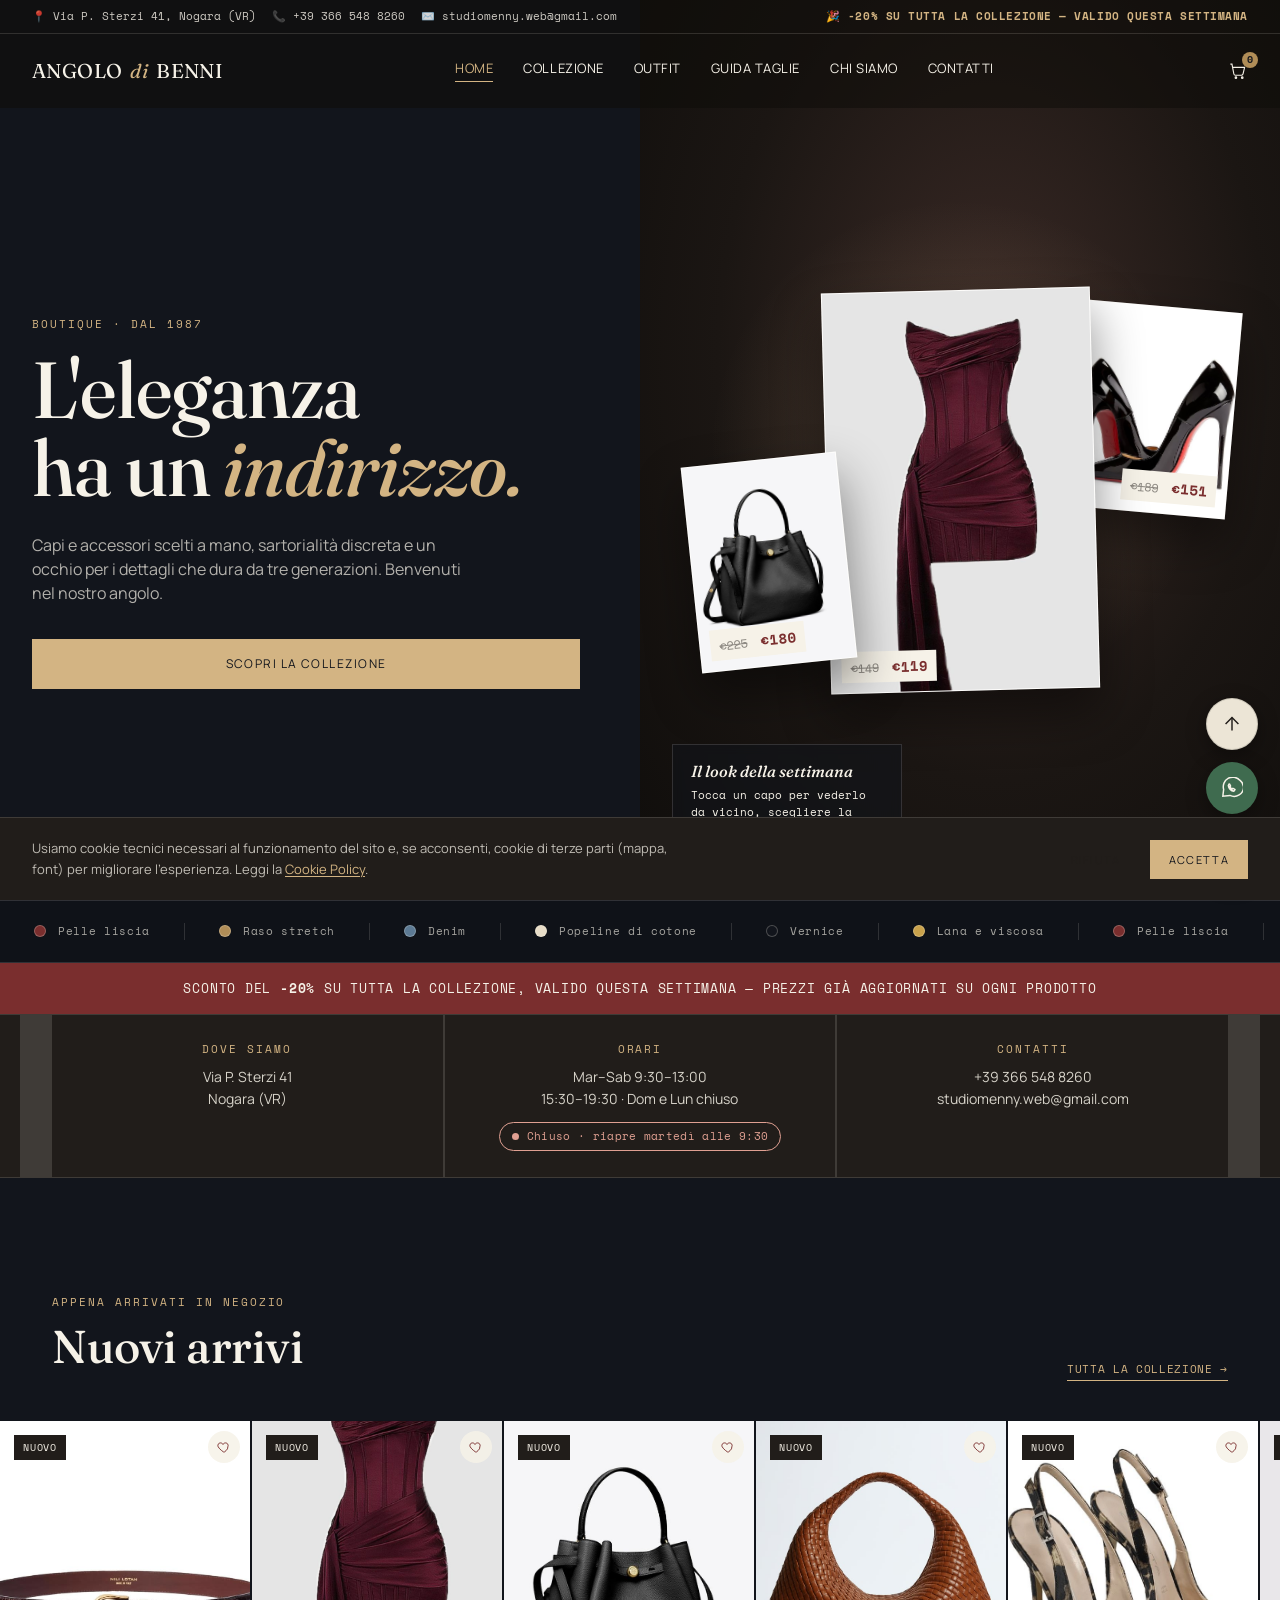
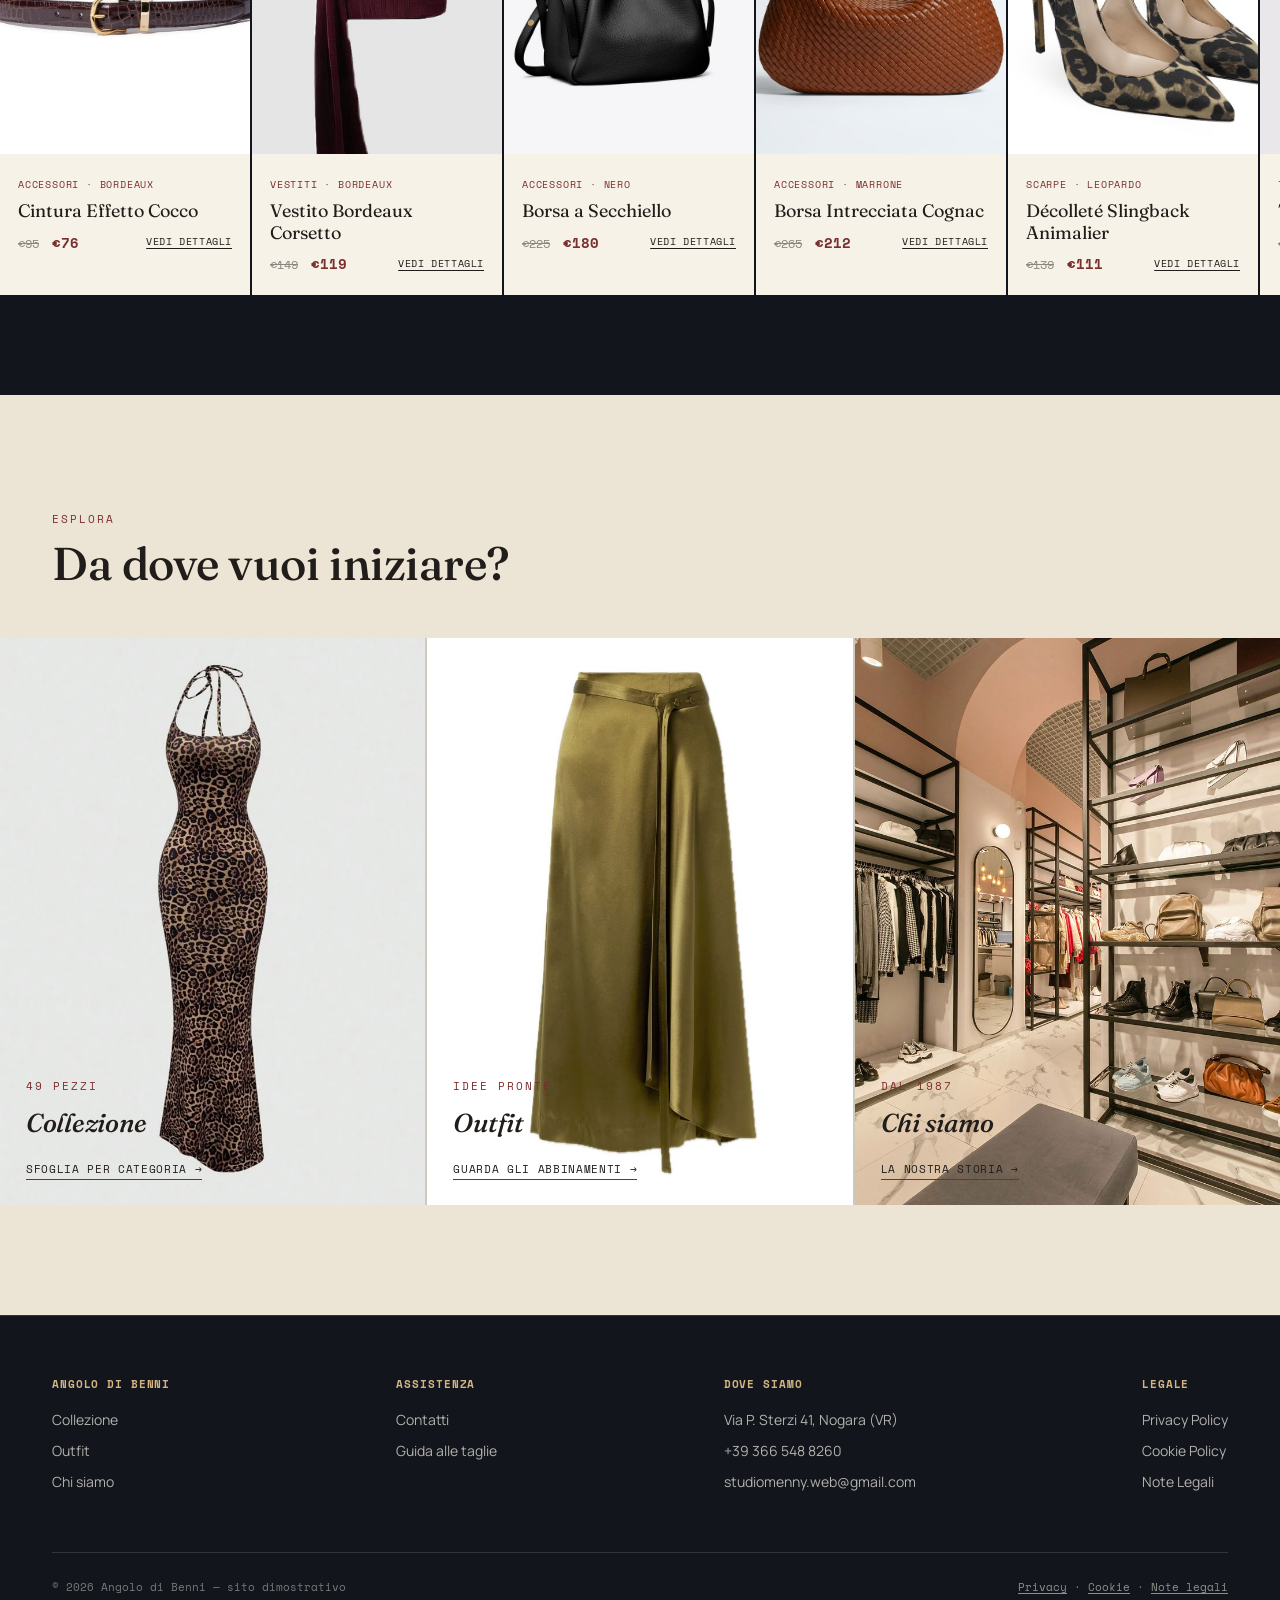
==== index.html @ 1b89b219 "Add files via upload" ====
<!DOCTYPE html>
<html lang="it">
<head>
<meta charset="UTF-8">
<meta name="viewport" content="width=device-width, initial-scale=1.0">
<title>Angolo di Benni — Boutique</title>
<meta name="description" content="Angolo di Benni — boutique di abbigliamento e accessori a Nogara (VR). Collezione, outfit e guida alle taglie: scopri i nostri pezzi selezionati.">
<link rel="icon" type="image/svg+xml" href="data:image/svg+xml,%3Csvg xmlns='http://www.w3.org/2000/svg' viewBox='0 0 100 100'%3E%3Ccircle cx='50' cy='50' r='50' fill='%2312151c'/%3E%3Ctext x='50' y='69' font-family='Georgia, serif' font-size='60' font-style='italic' fill='%23d3b483' text-anchor='middle'%3EB%3C/text%3E%3C/svg%3E">
<meta property="og:type" content="website">
<meta property="og:site_name" content="Angolo di Benni">
<meta property="og:title" content="Angolo di Benni — Boutique">
<meta property="og:description" content="Angolo di Benni — boutique di abbigliamento e accessori a Nogara (VR). Collezione, outfit e guida alle taglie: scopri i nostri pezzi selezionati.">
<meta property="og:image" content="https://menny28.github.io/Angolo-di-Benni/images/vestito_bordeaux_.jpg">
<meta property="og:url" content="https://menny28.github.io/Angolo-di-Benni/index.html">
<meta name="twitter:card" content="summary_large_image">
<meta name="twitter:title" content="Angolo di Benni — Boutique">
<meta name="twitter:description" content="Angolo di Benni — boutique di abbigliamento e accessori a Nogara (VR). Collezione, outfit e guida alle taglie: scopri i nostri pezzi selezionati.">
<meta name="twitter:image" content="https://menny28.github.io/Angolo-di-Benni/images/vestito_bordeaux_.jpg">
<link rel="preconnect" href="https://fonts.googleapis.com">
<link href="https://fonts.googleapis.com/css2?family=Fraunces:ital,opsz,wght@0,9..144,300;0,9..144,500;0,9..144,600;1,9..144,400&family=Manrope:wght@400;500;600;700&family=Space+Mono:wght@400;700&display=swap" rel="stylesheet">
<link rel="stylesheet" href="style.css">
</head>
<body>
<header id="siteHeader">
  <div class="topbar">
    <div class="topbar-contacts">
      <span>📍 Via P. Sterzi 41, Nogara (VR)</span>
      <a href="tel:+393665488260">📞 +39 366 548 8260</a>
      <a href="mailto:studiomenny.web@gmail.com">✉️ studiomenny.web@gmail.com</a>
    </div>
    <div class="topbar-promo" id="topbarPromo"></div>
  </div>
  <div class="header-main">
    <a href="index.html" class="logo">ANGOLO <em>di</em> BENNI</a>
    <nav class="main-nav">
      <a href="index.html">Home</a>
      <a href="collezione.html">Collezione</a>
      <a href="outfit.html">Outfit</a>
      <a href="collezione.html#taglie">Guida taglie</a>
      <a href="chi-siamo.html">Chi Siamo</a>
      <a href="contatti.html">Contatti</a>
    </nav>
    <div class="header-actions">
      <button class="icon-btn" id="cartOpen" aria-label="Apri la tua richiesta">
        <svg viewBox="0 0 24 24"><path d="M3 4h2l2.4 12.4a2 2 0 0 0 2 1.6h7.6a2 2 0 0 0 2-1.6L21 8H6"/><circle cx="10" cy="21" r="1"/><circle cx="18" cy="21" r="1"/></svg>
        <span class="cart-count" id="cartCount">0</span>
      </button>
      <button class="burger" id="burgerBtn" aria-label="Apri menu"><span></span><span></span><span></span></button>
    </div>
  </div>
</header>

<div class="mobile-nav" id="mobileNav">
  <div class="mobile-close" id="mobileClose">&times;</div>
  <a href="index.html">Home</a>
  <a href="collezione.html">Collezione</a>
  <a href="outfit.html">Outfit</a>
  <a href="collezione.html#taglie">Guida taglie</a>
  <a href="chi-siamo.html">Chi Siamo</a>
  <a href="contatti.html">Contatti</a>
</div>

<section class="hero">
  <div class="hero-text">
    <span class="eyebrow">Boutique &middot; dal 1987</span>
    <h1>L'eleganza<br>ha un <span class="it">indirizzo.</span></h1>
    <p>Capi e accessori scelti a mano, sartorialità discreta e un occhio per i dettagli che dura da tre generazioni. Benvenuti nel nostro angolo.</p>
    <a href="collezione.html" class="btn btn-solid">Scopri la collezione</a>
  </div>
  <div class="hero-visual hero-stage">
    <div class="stage-glow"></div>
    <div class="stage-inner">
      <button class="stage-card stage-main" data-id="vestito-bordeaux" aria-label="Vestito Bordeaux Corsetto">
        <img src="images/vestito_bordeaux_.jpg" alt="Vestito bordeaux con corpetto">
        <span class="stage-price" data-price-for="vestito-bordeaux"></span>
      </button>
      <button class="stage-card stage-side stage-a" data-id="tacchi-spillo" aria-label="Décolleté tacco a spillo">
        <img src="images/tacchi_suola_rossa.jpg" alt="Décolleté tacco a spillo">
        <span class="stage-price" data-price-for="tacchi-spillo"></span>
      </button>
      <button class="stage-card stage-side stage-b" data-id="borsa-secchiello-nera" aria-label="Borsa a secchiello nera">
        <img src="images/borsa_secchiello_nera.jpg" alt="Borsa a secchiello nera">
        <span class="stage-price" data-price-for="borsa-secchiello-nera"></span>
      </button>
    </div>
    <div class="hero-tag">
      <b>Il look della settimana</b>
      Tocca un capo per vederlo da vicino, scegliere la taglia e chiederne la disponibilità.
    </div>
  </div>
</section>

<div class="rail"><div class="rail-track" id="railTrack"></div></div>

<div class="promo-banner" id="promoBanner"></div>

<div class="quick-info">
  <div class="wrap">
    <div class="quick-info-item reveal">
      <span class="eyebrow">Dove siamo</span>
      <p>Via P. Sterzi 41<br>Nogara (VR)</p>
    </div>
    <div class="quick-info-item reveal">
      <span class="eyebrow">Orari</span>
      <p>Mar–Sab 9:30–13:00<br>15:30–19:30 &middot; Dom e Lun chiuso</p>
      <span class="open-status" data-open-status></span>
    </div>
    <div class="quick-info-item reveal">
      <span class="eyebrow">Contatti</span>
      <p>+39 366 548 8260<br>studiomenny.web@gmail.com</p>
    </div>
  </div>
</div>

<section class="new-arrivals">
  <div class="wrap">
    <div class="section-head">
      <div>
        <span class="eyebrow">Appena arrivati in negozio</span>
        <h2>Nuovi arrivi</h2>
      </div>
      <a href="collezione.html" class="see-all">Tutta la collezione &rarr;</a>
    </div>
  </div>
  <div class="arrivals-strip reveal" id="arrivalsStrip"></div>
</section>

<section class="light">
  <div class="wrap">
    <div class="section-head">
      <div>
        <span class="eyebrow">Esplora</span>
        <h2>Da dove vuoi iniziare?</h2>
      </div>
    </div>
  </div>
  <div class="section-links">
    <a class="section-link-card reveal" href="collezione.html">
      <img src="images/vestito_leopardato_lungo.jpg" alt="Collezione">
      <div class="section-link-inner">
        <span class="eyebrow">49 pezzi</span>
        <h3>Collezione</h3>
        <span class="go">Sfoglia per categoria &rarr;</span>
      </div>
    </a>
    <a class="section-link-card reveal" href="outfit.html">
      <img src="images/gonna_raso_verde.jpg" alt="Outfit">
      <div class="section-link-inner">
        <span class="eyebrow">Idee pronte</span>
        <h3>Outfit</h3>
        <span class="go">Guarda gli abbinamenti &rarr;</span>
      </div>
    </a>
    <a class="section-link-card reveal" href="chi-siamo.html">
      <img src="images/Fashionista.jpg" alt="Chi siamo">
      <div class="section-link-inner">
        <span class="eyebrow">Dal 1987</span>
        <h3>Chi siamo</h3>
        <span class="go">La nostra storia &rarr;</span>
      </div>
    </a>
  </div>
</section>
<footer>
  <div class="wrap">
    <div class="foot-top">
      <div class="foot-col">
        <h4>Angolo di Benni</h4>
        <a href="collezione.html">Collezione</a>
        <a href="outfit.html">Outfit</a>
        <a href="chi-siamo.html">Chi siamo</a>
      </div>
      <div class="foot-col">
        <h4>Assistenza</h4>
        <a href="contatti.html">Contatti</a>
        <a href="collezione.html#taglie">Guida alle taglie</a>
      </div>
      <div class="foot-col">
        <h4>Dove siamo</h4>
        <span>Via P. Sterzi 41, Nogara (VR)</span>
        <span>+39 366 548 8260</span>
        <span>studiomenny.web@gmail.com</span>
      </div>
      <div class="foot-col">
        <h4>Legale</h4>
        <a href="privacy.html">Privacy Policy</a>
        <a href="cookie.html">Cookie Policy</a>
        <a href="note-legali.html">Note Legali</a>
      </div>
    </div>
    <div class="foot-bottom">
      <span>&copy; 2026 Angolo di Benni — sito dimostrativo</span>
      <span class="foot-legal-links"><a href="privacy.html">Privacy</a> &middot; <a href="cookie.html">Cookie</a> &middot; <a href="note-legali.html">Note legali</a></span>
    </div>
  </div>
</footer>
<div class="float-contact">
  <button class="float-btn top-btn" id="backToTop" aria-label="Torna su">
    <span class="float-tip">Torna su</span>
    <svg viewBox="0 0 24 24"><path d="M12 19V5"/><path d="M5 12l7-7 7 7"/></svg>
  </button>
  <a class="float-btn wa" id="waFloat" href="#" target="_blank" rel="noopener" aria-label="WhatsApp">
    <span class="float-tip">Scrivici su WhatsApp</span>
    <svg viewBox="0 0 24 24"><path d="M20.5 3.5a10.4 10.4 0 0 0-17.6 10L2 21l7.7-.9a10.4 10.4 0 0 0 15-9.3 10.3 10.3 0 0 0-4.2-7.3z"/><path d="M8 9.5c.3 3 3 5.7 6 6l1.2-1.5c.2-.2.1-.5-.1-.6l-2-1c-.2-.1-.4 0-.5.2l-.4.6c-1.1-.6-2-1.5-2.6-2.6l.6-.4c.2-.1.3-.3.2-.5l-1-2c-.1-.2-.4-.3-.6-.1z"/></svg>
  </a>
  <a class="float-btn call" href="tel:+393665488260" aria-label="Chiama">
    <span class="float-tip">Chiama il negozio</span>
    <svg viewBox="0 0 24 24"><path d="M22 16.9v3a2 2 0 0 1-2.2 2 19.8 19.8 0 0 1-8.6-3 19.5 19.5 0 0 1-6-6 19.8 19.8 0 0 1-3-8.7A2 2 0 0 1 4.1 2h3a2 2 0 0 1 2 1.7c.1 1 .3 2 .6 2.9a2 2 0 0 1-.5 2.1L8 9.9a16 16 0 0 0 6 6l1.2-1.2a2 2 0 0 1 2.1-.5c.9.3 1.9.5 2.9.6a2 2 0 0 1 1.8 2.1z"/></svg>
  </a>
</div>
<div class="overlay" id="overlay"></div>
<aside class="cart-drawer" id="cartDrawer">
  <div class="cart-head">
    <h3>La tua richiesta</h3>
    <button id="cartClose" style="font-family:var(--display); font-size:24px;">&times;</button>
  </div>
  <div class="cart-note">
    Qui non si compra online: raccogli i pezzi che ti interessano con la taglia, poi invia la richiesta via email o WhatsApp. Ti risponderemo dicendoti se sono disponibili e quando puoi passare in negozio per vederli, provarli e pagarli.
  </div>
  <div class="cart-items" id="cartItems"><p class="cart-empty">Non hai ancora scelto nessun pezzo.</p></div>
  <div class="field" style="margin-top:20px;"><label>Il tuo nome</label><input type="text" id="rName"></div>
  <div class="send-row">
    <a class="btn btn-wa" id="sendWa" href="#">Invia richiesta su WhatsApp</a>
    <a class="btn btn-ghost-dark" id="sendMail" href="#">Invia richiesta via email</a>
  </div>
</aside>
<div class="modal" id="productModal">
  <div class="modal-inner">
    <div class="modal-close" id="modalClose">&times;</div>
    <img class="modal-img" id="modalImg" src="" alt="">
    <div class="modal-body">
      <div class="modal-top">
        <span class="eyebrow" id="modalCat"></span>
        <button class="modal-wish" id="modalWish" aria-label="Aggiungi ai preferiti"><svg viewBox="0 0 24 24"><path d="M12 21s-7.5-4.6-10-9.3C.5 8.4 2.4 5 6 5c2 0 3.5 1.1 4.3 2.6C11.1 6.1 12.6 5 14.6 5c3.6 0 5.5 3.4 4 6.7C19.5 16.4 12 21 12 21z"/></svg></button>
      </div>
      <h3 id="modalName"></h3>
      <div class="modal-price" id="modalPrice"></div>
      <div class="modal-tags" id="modalTags"></div>
      <p class="modal-desc" id="modalDesc"></p>
      <div class="modal-spec"><b>Materiale</b><span id="modalMaterial"></span></div>
      <div class="modal-spec"><b>Vestibilità</b><span id="modalFit"></span></div>
      <a href="collezione.html#taglie" class="size-guide-link">Consulta la guida alle taglie &rarr;</a>
      <div class="size-advisor" id="sizeAdvisor">
        <button class="advisor-toggle" id="advisorToggle" type="button">📏 Non sai la taglia? Trovala in 10 secondi</button>
        <div class="advisor-body" id="advisorBody">
          <label class="advisor-label" for="advisorInput" id="advisorLabel"></label>
          <div class="advisor-row">
            <input type="number" id="advisorInput" inputmode="decimal" step="0.5">
            <span class="advisor-unit">cm</span>
            <button class="btn btn-ghost-dark btn-sm" id="advisorGo" type="button">Trova</button>
          </div>
          <p class="advisor-result" id="advisorResult"></p>
        </div>
      </div>
      <div class="modal-sizes" id="modalSizes"></div>
      <button class="btn btn-ghost-dark" id="modalAdd" style="width:100%;">Aggiungi alla richiesta</button>
      <button class="modal-share" id="modalShare" type="button">Invia questo capo a un'amica su WhatsApp &rarr;</button>
    </div>
  </div>
</div>
<div class="toast" id="toast"></div>
<div class="cookie-banner" id="cookieBanner">
  <div class="cookie-text">
    Usiamo cookie tecnici necessari al funzionamento del sito e, se acconsenti, cookie di terze parti (mappa, font) per migliorare l'esperienza. Leggi la <a href="cookie.html">Cookie Policy</a>.
  </div>
  <div class="cookie-actions">
    <button class="btn btn-ghost-dark btn-sm" id="cookieDecline">Rifiuta</button>
    <button class="btn btn-solid btn-sm" id="cookieAccept">Accetta</button>
  </div>
</div>
<script src="script.js"></script>
</body>
</html>
---- style.css ----
:root{
    --ink:#12151c;
    --bone:#ece5d6;
    --ivory:#f6f2e8;
    --charcoal:#211d1a;
    --brass:#b08d57;
    --brass-light:#d3b483;
    --wine:#7a2e2e;
    --whatsapp:#3f6b4f;
    --line: rgba(246,242,232,0.14);
    --line-dark: rgba(33,29,26,0.14);
    --display: 'Fraunces', serif;
    --body: 'Manrope', sans-serif;
    --mono: 'Space Mono', monospace;
    --ease: cubic-bezier(.22,.61,.36,1);
  }
  *{box-sizing:border-box; margin:0; padding:0;}
  html{scroll-behavior:smooth;}
  body{background:var(--ink); color:var(--ivory); font-family:var(--body); line-height:1.5; overflow-x:hidden;}
  a{color:inherit; text-decoration:none;}
  img,svg{display:block; max-width:100%;}
  button{font-family:inherit; cursor:pointer; border:none; background:none; color:inherit;}
  input, textarea, select{font-family:inherit;}
  ::selection{background:var(--brass); color:var(--ink);}

  .wrap{max-width:1240px; margin:0 auto; padding:0 32px;}
  @media (max-width:640px){ .wrap{padding:0 20px;} }

  .eyebrow{font-family:var(--mono); font-size:11px; letter-spacing:.18em; text-transform:uppercase; color:var(--brass-light);}
  h1,h2,h3{font-family:var(--display); font-weight:500; letter-spacing:-0.01em;}

  /* ---------- HEADER ---------- */
  header{
    position:fixed; top:0; left:0; right:0; z-index:100;
    display:block;
    transition:background .4s var(--ease), border-color .4s var(--ease);
    border-bottom:1px solid transparent;
  }
  header.scrolled{ background:rgba(18,21,28,0.92); backdrop-filter:blur(10px); border-bottom:1px solid var(--line); }
  .topbar{
    display:flex; align-items:center; justify-content:space-between; gap:14px; flex-wrap:wrap;
    padding:8px 32px; font-family:var(--mono); font-size:11px; color:rgba(246,242,232,.82);
    background:rgba(15,13,10,.55); border-bottom:1px solid var(--line);
    max-height:240px; overflow:hidden; opacity:1;
    transition:max-height .4s var(--ease), opacity .3s var(--ease), padding .4s var(--ease), border-color .4s var(--ease);
  }
  header.scrolled .topbar{ max-height:0; padding-top:0; padding-bottom:0; opacity:0; border-bottom-color:transparent; }
  .topbar-contacts{display:flex; align-items:center; gap:16px; flex-wrap:wrap;}
  .topbar-contacts a{display:inline-flex; align-items:center; gap:5px; white-space:nowrap;}
  .topbar-contacts a:hover{color:var(--brass-light);}
  .topbar-promo{font-weight:700; letter-spacing:.05em; text-transform:uppercase; color:var(--brass-light);}
  @media (max-width:760px){
    .topbar{ font-size:10px; padding:8px 16px; gap:6px; flex-direction:column; align-items:center; text-align:center; max-height:240px; }
    .topbar-contacts{ flex-direction:column; gap:4px; }
    .topbar-contacts span{ white-space:normal; }
    .topbar-promo{ white-space:normal; }
  }
  .header-main{
    display:flex; align-items:center; justify-content:space-between;
    padding:22px 32px;
    background:rgba(15,13,10,.55);
    transition:padding .4s var(--ease), background .4s var(--ease);
  }
  header.scrolled .header-main{ padding:12px 32px; background:rgba(18,21,28,0.92); }
  .logo{ font-family:var(--display); font-size:20px; letter-spacing:.02em; display:flex; align-items:baseline; gap:8px; }
  .logo em{font-style:italic; color:var(--brass-light);}
  nav.main-nav{display:flex; gap:30px;}
  nav.main-nav a{ font-size:13px; letter-spacing:.04em; text-transform:uppercase; position:relative; padding-bottom:4px; }
  nav.main-nav a::after{ content:''; position:absolute; left:0; bottom:0; width:0; height:1px; background:var(--brass-light); transition:width .3s var(--ease); }
  nav.main-nav a:hover::after{width:100%;}
  .header-actions{display:flex; align-items:center; gap:22px;}
  .icon-btn{position:relative; width:22px; height:22px; display:flex; align-items:center; justify-content:center;}
  .icon-btn svg{width:19px; height:19px; stroke:var(--ivory); fill:none; stroke-width:1.4;}
  .cart-count{ position:absolute; top:-8px; right:-10px; background:var(--brass); color:var(--ink); font-family:var(--mono); font-size:10px; font-weight:700; width:16px; height:16px; border-radius:50%; display:flex; align-items:center; justify-content:center; }
  .burger{display:none; flex-direction:column; gap:5px; width:24px;}
  .burger span{height:1px; background:var(--ivory); width:100%;}
  @media (max-width:900px){ nav.main-nav{display:none;} .burger{display:flex;} }

  .mobile-nav{ position:fixed; inset:0; background:var(--ink); z-index:150; display:flex; flex-direction:column; justify-content:center; align-items:center; gap:26px; transform:translateY(-100%); transition:transform .5s var(--ease); }
  .mobile-nav.open{transform:translateY(0);}
  .mobile-nav a{font-family:var(--display); font-size:26px;}
  .mobile-close{position:absolute; top:26px; right:32px; font-size:28px; font-family:var(--display);}

  /* ---------- HERO ---------- */
  .hero{min-height:100vh; display:flex; align-items:stretch;}
  .hero-text{flex:1; display:flex; flex-direction:column; justify-content:center; padding:185px 60px 80px 32px; max-width:640px;}
  .hero-text h1{font-size:clamp(42px,6.2vw,84px); line-height:.98; margin:18px 0 26px;}
  .hero-text h1 .it{font-style:italic; color:var(--brass-light);}
  .hero-text p{font-size:16px; color:rgba(246,242,232,.7); max-width:440px; margin-bottom:34px;}
  .btn{ display:inline-flex; align-items:center; justify-content:center; gap:10px; font-size:12px; letter-spacing:.12em; text-transform:uppercase; padding:15px 28px; border:1px solid var(--brass-light); transition:background .35s var(--ease), color .35s var(--ease); }
  .btn:hover{background:var(--brass-light); color:var(--ink);}
  .btn-solid{background:var(--brass-light); color:var(--ink); border-color:var(--brass-light);}
  .btn-solid:hover{background:transparent; color:var(--ivory);}
  .btn-ghost-dark{border-color:var(--charcoal); color:var(--charcoal);}
  .btn-ghost-dark:hover{background:var(--charcoal); color:var(--ivory);}
  .btn-wa{background:var(--whatsapp); border-color:var(--whatsapp); color:var(--ivory);}
  .btn-wa:hover{opacity:.85; background:var(--whatsapp); color:var(--ivory);}
  .btn-sm{padding:11px 18px; font-size:11px;}

  .hero-visual{ flex:1; position:relative; overflow:hidden; background:#171310; display:flex; align-items:flex-end; }
  .hero-visual img{ position:absolute; inset:0; width:100%; height:100%; object-fit:cover; object-position:top center; }
  .hero-visual::before{ content:''; position:absolute; inset:0; z-index:1; background:linear-gradient(0deg, rgba(15,13,10,.85) 0%, rgba(15,13,10,.15) 45%, rgba(15,13,10,.35) 100%); }
  .hero-tag{ position:relative; z-index:2; margin:36px; padding:14px 18px; background:rgba(18,21,28,.55); backdrop-filter:blur(6px); border:1px solid var(--line); font-family:var(--mono); font-size:11px; max-width:230px; }
  .hero-tag b{display:block; font-family:var(--display); font-size:16px; font-weight:500; margin-bottom:4px; font-style:italic;}
  @media (max-width:860px){ .hero{flex-direction:column;} .hero-text{padding:190px 24px 50px; max-width:none;} .hero-visual{min-height:340px;} }

  /* ---------- SWATCH RAIL ---------- */
  .rail{border-top:1px solid var(--line); border-bottom:1px solid var(--line); overflow:hidden; padding:22px 0; background:#0f1218;}
  .promo-banner{
    background:var(--wine); color:var(--ivory); text-align:center;
    padding:16px 20px; font-family:var(--mono); font-size:13px; letter-spacing:.06em; text-transform:uppercase;
  }
  .promo-banner b{font-weight:700;}
  @media (max-width:640px){ .promo-banner{font-size:11px; padding:13px 16px;} }
  .rail-track{display:flex; width:max-content; animation:scroll-rail 34s linear infinite;}
  .rail:hover .rail-track{animation-play-state:paused;}
  @keyframes scroll-rail{ from{transform:translateX(0);} to{transform:translateX(-50%);} }
  .swatch{ display:flex; align-items:center; gap:12px; padding:0 34px; border-right:1px solid var(--line); font-family:var(--mono); font-size:11px; letter-spacing:.06em; white-space:nowrap; color:rgba(246,242,232,.65); }
  .swatch-dot{width:12px; height:12px; border-radius:50%; flex:none; border:1px solid rgba(246,242,232,.25);}

  /* ---------- SECTION generic ---------- */
  section{padding:110px 0;}

  /* ---------- SCROLL REVEAL (sicuro: mai su intere sezioni o sull'header) ---------- */
  .reveal{opacity:0; transform:translateY(20px); transition:opacity .7s var(--ease), transform .7s var(--ease);}
  .reveal.in{opacity:1; transform:translateY(0);}
  @media (prefers-reduced-motion: reduce){ .reveal{opacity:1; transform:none; transition:none;} }
  .section-head{display:flex; justify-content:space-between; align-items:flex-end; margin-bottom:40px; gap:24px; flex-wrap:wrap;}
  .section-head h2{font-size:clamp(30px,4vw,46px);}
  .section-sub{max-width:460px; font-size:14px; color:rgba(246,242,232,.6); margin-top:-24px; margin-bottom:44px;}
  .light{background:var(--bone); color:var(--charcoal);}
  .light .eyebrow{color:var(--wine);}
  .light .section-sub{color:rgba(33,29,26,.62);}

  /* ---------- FILTERS ---------- */
  .filter-block{margin-bottom:8px;}
  .filter-label{font-family:var(--mono); font-size:10px; letter-spacing:.1em; text-transform:uppercase; color:var(--wine); margin-bottom:10px; display:block;}
  .filters{display:flex; gap:10px; flex-wrap:wrap; margin-bottom:22px;}
  .filter-btn{ font-family:var(--mono); font-size:11px; letter-spacing:.06em; text-transform:uppercase; padding:9px 16px; border:1px solid var(--line-dark); color:var(--charcoal); transition:all .3s var(--ease); }
  .filter-btn.active, .filter-btn:hover{background:var(--charcoal); color:var(--bone); border-color:var(--charcoal);}
  .color-filters{display:flex; gap:12px; flex-wrap:wrap; align-items:center; margin-bottom:30px;}
  .color-dot{ width:26px; height:26px; border-radius:50%; border:2px solid transparent; cursor:pointer; position:relative; transition:border-color .25s var(--ease); }
  .color-dot.active, .color-dot:hover{border-color:var(--wine);}
  .color-dot[data-color="tutti"]{ background:conic-gradient(from 0deg, #7a2e2e, #b08d57, #1c2b45, #12151c, #f6f2e8, #7a2e2e); }

  /* ---------- CATEGORY ACCORDION ---------- */
  .cat-accordion{display:flex; flex-direction:column; gap:2px; background:var(--line-dark);}
  .cat-tile{background:var(--ivory);}
  .cat-head{
    display:flex; align-items:center; gap:20px; padding:18px 22px; cursor:pointer;
    transition:background .25s var(--ease);
  }
  .cat-head:hover{background:rgba(122,46,46,.05);}
  .cat-cover{width:64px; height:80px; object-fit:cover; background:#fff; flex:none;}
  .cat-head-text{flex:1; display:flex; align-items:baseline; gap:14px; flex-wrap:wrap;}
  .cat-name{font-family:var(--display); font-size:22px; font-style:italic;}
  .cat-count{font-family:var(--mono); font-size:11px; color:rgba(33,29,26,.55); letter-spacing:.04em;}
  .cat-chevron{ font-family:var(--display); font-size:26px; color:var(--wine); transition:transform .35s var(--ease); flex:none; line-height:1; }
  .cat-tile.open .cat-chevron{transform:rotate(45deg);}
  .cat-body{ max-height:0; overflow:hidden; transition:max-height .5s var(--ease); }
  .cat-tile.open .cat-body{max-height:6000px;}
  .cat-body-inner{padding:0 22px 26px;}
  .cat-color-filters{display:flex; gap:10px; flex-wrap:wrap; align-items:center; margin-bottom:18px;}

  /* ---------- PRODUCT GRID ---------- */
  .product-grid{display:grid; grid-template-columns:repeat(4,1fr); gap:2px; background:var(--line-dark);}
  @media (max-width:940px){ .product-grid{grid-template-columns:repeat(2,1fr);} }
  .product-card{ background:var(--ivory); color:var(--charcoal); position:relative; overflow:hidden; cursor:pointer; }
  .product-card[hidden]{display:none;}
  .p-image{aspect-ratio:3/4; position:relative; overflow:hidden; background:#fff;}
  .p-image img{width:100%; height:100%; object-fit:cover; transition:transform .5s var(--ease);}
  .product-card:hover .p-image img{transform:scale(1.05);}
  .p-badge{ position:absolute; top:14px; left:14px; z-index:2; font-family:var(--mono); font-size:10px; letter-spacing:.08em; text-transform:uppercase; background:var(--charcoal); color:var(--ivory); padding:5px 9px; }
  .wish-btn{ position:absolute; top:10px; right:10px; z-index:2; width:32px; height:32px; border-radius:50%; background:rgba(246,242,232,.85); display:flex; align-items:center; justify-content:center; }
  .wish-btn svg{width:14px; height:14px; stroke:var(--wine); fill:none; stroke-width:1.6;}
  .wish-btn.active svg{fill:var(--wine);}
  .p-info{padding:16px 18px 20px;}
  .p-cat{font-family:var(--mono); font-size:10px; letter-spacing:.08em; text-transform:uppercase; color:var(--wine);}
  .p-name{font-family:var(--display); font-size:18px; margin:6px 0 8px; line-height:1.2;}
  .p-row{display:flex; justify-content:space-between; align-items:center;}
  .p-price{font-family:var(--mono); font-size:14px;}
  .price-old{opacity:.5; text-decoration:line-through; font-size:.85em; margin-right:4px;}
  .price-new{color:var(--wine); font-weight:700;}
  .cart-total-row{font-family:var(--mono); font-size:13px; border-top:1px solid var(--line-dark); margin-top:6px; padding-top:12px; display:flex; align-items:center; gap:8px; flex-wrap:wrap;}
  .promo-tag{font-size:10px; letter-spacing:.04em; text-transform:uppercase; background:var(--wine); color:var(--ivory); padding:3px 7px;}
  .p-view{font-family:var(--mono); font-size:10px; letter-spacing:.06em; text-transform:uppercase; text-decoration:underline; text-underline-offset:3px;}

  /* ---------- OUTFIT ---------- */
  .outfit-grid{display:grid; grid-template-columns:repeat(auto-fit,minmax(260px,1fr)); gap:2px; background:var(--line-dark);}
  .outfit-card{background:var(--ivory); color:var(--charcoal); padding:22px;}
  .outfit-imgs{display:grid; grid-template-columns:repeat(3,1fr); gap:4px; margin-bottom:16px;}
  .outfit-imgs img{width:100%; aspect-ratio:1/1; object-fit:cover; background:#fff; cursor:pointer; transition:opacity .25s var(--ease);}
  .outfit-imgs img:hover{opacity:.8;}
  .outfit-name{font-family:var(--display); font-size:20px; font-style:italic; margin-bottom:6px;}
  .outfit-occasion{font-family:var(--mono); font-size:10px; letter-spacing:.08em; text-transform:uppercase; color:var(--wine); margin-bottom:10px;}
  .outfit-items{font-size:13px; color:rgba(33,29,26,.75); line-height:1.7; margin-bottom:14px;}
  .outfit-total{font-family:var(--mono); font-size:13px; border-top:1px solid var(--line-dark); padding-top:12px;}

  /* ---------- SIZE GUIDE ---------- */
  .guide-tabs{display:flex; gap:10px; flex-wrap:wrap; margin-bottom:26px;}
  .guide-table{width:100%; border-collapse:collapse; font-size:13px; display:none;}
  .guide-table.active{display:table;}
  .guide-table th, .guide-table td{ text-align:left; padding:11px 14px; border-bottom:1px solid var(--line-dark); color:var(--ivory); }
  .guide-table th{font-family:var(--mono); font-size:10px; letter-spacing:.06em; text-transform:uppercase; color:var(--brass-light);}
  .guide-note{font-size:12px; color:rgba(246,242,232,.55); margin-top:18px; max-width:520px;}

  /* ---------- STORY ---------- */
  .story{display:grid; grid-template-columns:1fr 1fr; gap:70px; align-items:center;}
  @media (max-width:840px){ .story{grid-template-columns:1fr;} }
  .story p{color:rgba(33,29,26,.72); margin-bottom:18px; max-width:460px;}
  .values{display:grid; grid-template-columns:repeat(2,1fr); gap:26px; margin-top:34px;}
  .value b{font-family:var(--display); font-style:italic; display:block; margin-bottom:6px; font-size:18px; color:var(--charcoal);}
  .value span{font-size:13px; color:rgba(33,29,26,.6);}
  .story-visual{aspect-ratio:4/5; position:relative; overflow:hidden; background:#171310;}
  .story-visual img{width:100%; height:100%; object-fit:cover;}
  .story-visual::before{content:''; position:absolute; inset:18px; border:1px solid rgba(246,242,232,.35); pointer-events:none;}

  /* ---------- REVIEWS ---------- */
  /* ---------- OUTFIT BUILDER ---------- */
  .builder-section{padding-bottom:80px;}
  .builder{display:grid; grid-template-columns:340px 1fr; gap:2px; background:var(--line-dark); margin-top:20px;}
  @media (max-width:900px){ .builder{grid-template-columns:1fr;} }

  .builder-board{
    background:
      radial-gradient(circle at 30% 20%, rgba(176,141,87,.06), transparent 55%),
      var(--ivory);
    padding:34px 24px; display:grid; grid-template-columns:1fr 1fr; grid-template-rows:auto auto auto; gap:16px; align-content:start; position:relative;
  }
  .board-slot{ grid-column:1 / span 2; display:flex; flex-direction:column; align-items:center; gap:8px; }
  .board-slot.small{ grid-column:1 / span 2; }
  .slot-label{font-family:var(--mono); font-size:10px; letter-spacing:.08em; text-transform:uppercase; color:var(--wine);}
  .slot-empty{
    width:100%; max-width:180px; aspect-ratio:3/4; border:1.5px dashed var(--line-dark);
    display:flex; align-items:center; justify-content:center; font-family:var(--display); font-size:30px; color:rgba(33,29,26,.25);
    transition:border-color .25s var(--ease);
  }
  .board-slot.small .slot-empty{aspect-ratio:1/1; max-width:110px;}
  .board-slot.filled .slot-empty{border-style:solid; border-color:var(--line-dark); padding:0; overflow:hidden; cursor:pointer; position:relative;}
  .board-slot.filled .slot-empty img{width:100%; height:100%; object-fit:cover;}
  .board-slot.filled .slot-remove{
    position:absolute; top:4px; right:4px; width:22px; height:22px; border-radius:50%;
    background:rgba(18,21,28,.75); color:var(--ivory); display:flex; align-items:center; justify-content:center;
    font-family:var(--display); font-size:14px; line-height:1; cursor:pointer; z-index:2;
  }
  .slot-name{font-family:var(--display); font-style:italic; font-size:12px; text-align:center; color:var(--charcoal); max-width:170px;}
  .slot-price{font-family:var(--mono); font-size:11px; color:var(--wine);}

  .builder-picker{background:var(--ivory); padding:30px 28px; min-width:0;}
  .picker-zone{margin-bottom:24px;}
  .picker-label{display:block; font-family:var(--mono); font-size:11px; letter-spacing:.04em; text-transform:uppercase; color:var(--charcoal); margin-bottom:10px;}
  .picker-label em{font-style:italic; text-transform:none; color:rgba(33,29,26,.5); font-family:var(--body); letter-spacing:0;}
  .picker-strip{display:flex; gap:8px; overflow-x:auto; padding-bottom:6px;}
  .pick-swatch{ flex:none; width:56px; height:70px; border:1.5px solid transparent; cursor:pointer; position:relative; background:#fff; }
  .pick-swatch img{width:100%; height:100%; object-fit:cover; display:block;}
  .pick-swatch.selected{border-color:var(--wine);}
  .pick-swatch.selected::after{content:'✓'; position:absolute; top:2px; right:2px; width:16px; height:16px; background:var(--wine); color:var(--ivory); font-size:10px; display:flex; align-items:center; justify-content:center;}

  .builder-summary{border-top:1px solid var(--line-dark); padding-top:20px; margin-top:10px; display:flex; align-items:center; gap:16px; flex-wrap:wrap;}
  .builder-total{font-family:var(--mono); font-size:14px; color:var(--charcoal); margin-right:auto;}
  .btn-clear{font-family:var(--mono); font-size:11px; letter-spacing:.04em; text-transform:uppercase; color:rgba(33,29,26,.5); text-decoration:underline; text-underline-offset:3px;}

  /* ---------- STATS STRIP ---------- */
  .stats-strip{background:var(--charcoal); border-top:1px solid var(--line); border-bottom:1px solid var(--line); padding:50px 0;}
  .stats-strip .wrap{display:grid; grid-template-columns:repeat(4,1fr); gap:30px; text-align:center;}
  .stat-item{display:flex; flex-direction:column; gap:6px;}
  .stat-num{font-family:var(--display); font-style:italic; font-size:clamp(32px,4vw,44px); color:var(--brass-light);}
  .stat-label{font-family:var(--mono); font-size:11px; letter-spacing:.04em; color:rgba(246,242,232,.6);}
  @media (max-width:760px){ .stats-strip .wrap{grid-template-columns:repeat(2,1fr); gap:26px;} }

  .reviews{position:relative; max-width:720px; margin:0 auto; text-align:center;}
  .review-slide{display:none;}
  .review-slide.active{display:block; animation:fade .5s var(--ease);}
  @keyframes fade{from{opacity:0; transform:translateY(8px);} to{opacity:1; transform:translateY(0);}}
  .stars{color:var(--brass-light); font-size:16px; letter-spacing:3px; margin-bottom:18px;}
  .review-slide blockquote{font-family:var(--display); font-size:clamp(20px,2.6vw,28px); font-style:italic; line-height:1.4; margin-bottom:20px;}
  .review-slide cite{font-family:var(--mono); font-size:11px; letter-spacing:.06em; text-transform:uppercase; color:rgba(246,242,232,.6); font-style:normal;}
  .review-dots{display:flex; justify-content:center; gap:10px; margin-top:34px;}
  .rdot{width:7px; height:7px; border-radius:50%; background:var(--line); transition:background .3s;}
  .rdot.active{background:var(--brass-light);}

  /* ---------- CONTACT ---------- */
  .contact-grid{display:grid; grid-template-columns:1fr 1fr; gap:60px;}
  @media (max-width:840px){ .contact-grid{grid-template-columns:1fr;} }
  .info-row{display:flex; gap:16px; padding:18px 0; border-bottom:1px solid var(--line-dark); align-items:center; flex-wrap:wrap;}
  .info-row b{font-family:var(--display); font-style:italic; min-width:110px; display:block;}
  .contact-cta{display:flex; gap:10px; margin-top:24px; flex-wrap:wrap;}
  .map-frame{width:100%; aspect-ratio:4/3; border:1px solid var(--line-dark); filter:grayscale(.15);}

  /* ---------- FLOATING CONTACT WIDGET ---------- */
  .float-contact{ position:fixed; right:22px; bottom:22px; z-index:250; display:flex; flex-direction:column; gap:12px; align-items:flex-end; }
  .float-btn{ width:52px; height:52px; border-radius:50%; display:flex; align-items:center; justify-content:center; box-shadow:0 6px 20px rgba(0,0,0,.35); position:relative; }
  .float-btn svg{width:22px; height:22px; stroke:var(--ivory); fill:none; stroke-width:1.6;}
  .float-btn.wa{background:var(--whatsapp);}
  .float-btn.call{background:var(--charcoal); border:1px solid var(--brass-light);}
  .float-btn.call svg{stroke:var(--brass-light);}
  .float-btn.top-btn{ background:var(--bone); border:1px solid var(--line-dark); opacity:0; pointer-events:none; transform:translateY(8px); transition:opacity .3s var(--ease), transform .3s var(--ease); }
  .float-btn.top-btn.show{opacity:1; pointer-events:auto; transform:translateY(0);}
  .float-btn.top-btn svg{stroke:var(--charcoal);}
  .float-tip{ position:absolute; right:64px; top:50%; transform:translateY(-50%); background:var(--charcoal); color:var(--ivory); font-family:var(--mono); font-size:11px; padding:7px 12px; white-space:nowrap; opacity:0; pointer-events:none; transition:opacity .25s; }
  .float-btn:hover .float-tip{opacity:1;}

  /* ---------- FOOTER ---------- */
  footer{background:var(--ink); padding:60px 0 30px; border-top:1px solid var(--line);}
  .foot-top{display:flex; justify-content:space-between; flex-wrap:wrap; gap:40px; margin-bottom:50px;}
  .foot-col h4{font-family:var(--mono); font-size:11px; letter-spacing:.08em; text-transform:uppercase; margin-bottom:16px; color:var(--brass-light);}
  .foot-col a, .foot-col span{display:block; font-size:14px; margin-bottom:10px; color:rgba(246,242,232,.7);}
  .foot-bottom{display:flex; justify-content:space-between; padding-top:26px; border-top:1px solid var(--line); font-family:var(--mono); font-size:11px; color:rgba(246,242,232,.45); flex-wrap:wrap; gap:10px;}
  .foot-bottom a{color:rgba(246,242,232,.55); text-decoration:underline; text-underline-offset:2px;}
  .foot-bottom a:hover{color:var(--brass-light);}

  /* ---------- OVERLAY / DRAWER / MODAL ---------- */
  .overlay{ position:fixed; inset:0; background:rgba(10,10,10,.6); z-index:200; opacity:0; pointer-events:none; transition:opacity .35s var(--ease); }
  .overlay.open{opacity:1; pointer-events:auto;}

  .cart-drawer{ position:fixed; top:0; right:0; bottom:0; width:400px; max-width:90vw; background:var(--bone); color:var(--charcoal); z-index:201; transform:translateX(100%); transition:transform .45s var(--ease); display:flex; flex-direction:column; padding:30px 26px; overflow-y:auto; }
  .cart-drawer.open{transform:translateX(0);}
  .cart-head{display:flex; justify-content:space-between; align-items:center; margin-bottom:18px;}
  .cart-head h3{font-family:var(--display); font-size:22px;}
  .cart-items{display:flex; flex-direction:column; gap:14px;}
  .cart-empty{font-size:13px; color:rgba(33,29,26,.55); text-align:center; margin:30px 0;}
  .cart-item{display:flex; justify-content:space-between; align-items:center; border-bottom:1px solid var(--line-dark); padding-bottom:12px; font-size:13px;}
  .cart-item .rm{font-family:var(--mono); font-size:11px; color:var(--wine); cursor:pointer;}
  .cart-note{font-size:12px; color:rgba(33,29,26,.65); line-height:1.6; margin:18px 0; padding:14px; background:rgba(122,46,46,.06); border-left:2px solid var(--wine);}
  .field{margin-bottom:16px;}
  .field label{display:block; font-family:var(--mono); font-size:10px; letter-spacing:.08em; text-transform:uppercase; margin-bottom:8px; color:var(--wine);}
  .field input, .field textarea, .field select{ width:100%; border:none; border-bottom:1px solid var(--line-dark); background:transparent; padding:10px 2px; font-size:14px; outline:none; color:var(--charcoal); }
  .send-row{display:flex; flex-direction:column; gap:10px; margin-top:6px;}

  .modal{ position:fixed; inset:0; z-index:210; display:flex; align-items:center; justify-content:center; opacity:0; pointer-events:none; transition:opacity .35s var(--ease); padding:24px; }
  .modal.open{opacity:1; pointer-events:auto;}
  .modal-inner{ width:100%; max-width:860px; max-height:88vh; overflow-y:auto; background:var(--ivory); color:var(--charcoal); display:grid; grid-template-columns:1fr 1fr; position:relative; }
  @media (max-width:700px){ .modal-inner{grid-template-columns:1fr;} }
  .modal-close{position:absolute; top:14px; right:18px; font-family:var(--display); font-size:26px; color:var(--charcoal); z-index:2;}
  .modal-img{width:100%; height:100%; min-height:320px; object-fit:cover; background:#fff;}
  .modal-body{padding:36px;}
  .modal-body .eyebrow{color:var(--wine);}
  .modal-body h3{font-size:26px; margin:10px 0 6px;}
  .modal-price{font-family:var(--mono); font-size:16px; margin-bottom:18px;}
  .modal-tags{display:flex; gap:8px; margin-bottom:18px; flex-wrap:wrap;}
  .tag{font-family:var(--mono); font-size:10px; letter-spacing:.06em; text-transform:uppercase; border:1px solid var(--line-dark); padding:5px 10px;}
  .modal-desc{font-size:14px; line-height:1.7; margin-bottom:18px; color:rgba(33,29,26,.85);}
  .modal-spec{font-size:13px; margin-bottom:8px; line-height:1.6;}
  .modal-spec b{font-family:var(--mono); font-size:10px; letter-spacing:.06em; text-transform:uppercase; color:var(--wine); display:block; margin-bottom:4px;}
  .size-guide-link{font-size:12px; text-decoration:underline; text-underline-offset:3px; margin:6px 0 20px; display:inline-block;}
  .modal-sizes{display:flex; gap:8px; flex-wrap:wrap; margin-bottom:20px;}
  .size-opt{ font-family:var(--mono); font-size:12px; border:1px solid var(--line-dark); padding:9px 14px; cursor:pointer; transition:all .25s var(--ease); }
  .size-opt.selected{background:var(--charcoal); color:var(--ivory); border-color:var(--charcoal);}

  /* ---------- LEGAL PAGES ---------- */
  .legal-content{max-width:760px; margin:0 auto; padding:70px 0 40px;}
  .legal-note{background:rgba(122,46,46,.06); border-left:2px solid var(--wine); padding:16px 20px; font-size:13px; color:rgba(33,29,26,.8); margin-bottom:40px; line-height:1.6;}
  .legal-content h2{font-size:20px; font-style:italic; margin:36px 0 12px;}
  .legal-content p{font-size:14px; line-height:1.75; color:rgba(33,29,26,.78); margin-bottom:14px;}
  .legal-content ul{margin:0 0 14px 20px;}
  .legal-content li{font-size:14px; line-height:1.75; color:rgba(33,29,26,.78); margin-bottom:6px;}
  .legal-content a{color:var(--wine); text-decoration:underline; text-underline-offset:2px;}
  .legal-table{width:100%; border-collapse:collapse; margin:16px 0 20px; font-size:13px;}
  .legal-table th, .legal-table td{text-align:left; padding:10px 12px; border-bottom:1px solid var(--line-dark);}
  .legal-table th{font-family:var(--mono); font-size:10px; letter-spacing:.05em; text-transform:uppercase; color:var(--wine);}
  .legal-updated{font-family:var(--mono); font-size:11px; color:rgba(33,29,26,.5); margin-top:40px; padding-top:20px; border-top:1px solid var(--line-dark);}

  .toast{ position:fixed; bottom:26px; left:50%; transform:translateX(-50%) translateY(20px); background:var(--charcoal); color:var(--ivory); padding:14px 22px; font-family:var(--mono); font-size:12px; z-index:300; opacity:0; transition:all .35s var(--ease); pointer-events:none; text-align:center; max-width:88vw; }

  /* ---------- COOKIE BANNER ---------- */
  .cookie-banner{
    position:fixed; left:0; right:0; bottom:0; z-index:400;
    background:var(--charcoal); border-top:1px solid var(--line);
    padding:20px 32px; display:flex; align-items:center; justify-content:space-between; gap:24px; flex-wrap:wrap;
    transform:translateY(100%); transition:transform .5s var(--ease);
  }
  .cookie-banner.show{transform:translateY(0);}
  .cookie-text{font-size:13px; color:rgba(246,242,232,.75); max-width:640px; line-height:1.6;}
  .cookie-text a{color:var(--brass-light); text-decoration:underline; text-underline-offset:2px;}
  .cookie-actions{display:flex; gap:10px; flex-wrap:wrap;}
  @media (max-width:640px){ .cookie-banner{padding:18px 20px;} .cookie-text{font-size:12px;} }
  .toast.show{opacity:1; transform:translateX(-50%) translateY(0);}

  /* reveal animation rimossa: causava schermo nero finché l'observer non si attivava */

/* ---------- MULTI-PAGE: nav attiva ---------- */
nav.main-nav a.active{color:var(--brass-light);}
nav.main-nav a.active::after{width:100%;}
.mobile-nav a.active{color:var(--brass-light);}

/* ---------- MULTI-PAGE: intestazione pagina interna ---------- */
.page-head{padding:150px 0 60px; text-align:center; position:relative; background-size:cover; background-position:center;}
.page-head.light{color:var(--charcoal);}
.page-head.light h1{color:var(--charcoal);}
.page-head.light .eyebrow{color:var(--wine);}
.page-head .eyebrow{display:block; margin-bottom:14px; position:relative; z-index:1;}
.page-head h1{font-size:clamp(34px,5vw,54px); position:relative; z-index:1;}
.page-head p{max-width:520px; margin:16px auto 0; font-size:14px; color:rgba(246,242,232,.65); position:relative; z-index:1;}
.page-head.light p{color:rgba(33,29,26,.62);}
.ph-collezione{background-image:linear-gradient(rgba(236,229,214,.94), rgba(236,229,214,.94)), url('images/vestito_leopardato_lungo.jpg');}
.ph-outfit{background-image:linear-gradient(rgba(18,21,28,.90), rgba(18,21,28,.90)), url('images/gonna_raso_verde.jpg');}
.ph-storia{background-image:linear-gradient(rgba(236,229,214,.94), rgba(236,229,214,.94)), url('images/Fashionista.jpg');}
.ph-contatti{background-image:linear-gradient(rgba(236,229,214,.94), rgba(236,229,214,.94)), url('images/borsa_intrecciata_marrone.jpg');}
@media (max-width:760px){ .page-head{padding:170px 0 44px;} }

/* ---------- HOME: fascia rapida info ---------- */
.quick-info{background:var(--charcoal); border-top:1px solid var(--line); border-bottom:1px solid var(--line);}
.quick-info .wrap{display:grid; grid-template-columns:repeat(3,1fr); gap:2px; background:var(--line);}
.quick-info-item{background:var(--charcoal); padding:26px 24px; text-align:center;}
.quick-info-item .eyebrow{display:block; margin-bottom:8px;}
.quick-info-item p{font-size:14px; color:rgba(246,242,232,.85); line-height:1.6;}
@media (max-width:760px){ .quick-info .wrap{grid-template-columns:1fr;} }

/* ---------- HOME: link alle sezioni ---------- */
.section-links{display:grid; grid-template-columns:repeat(3,1fr); gap:2px; background:var(--line-dark);}
.section-link-card{ position:relative; aspect-ratio:3/4; overflow:hidden; display:flex; align-items:flex-end; }
.section-link-card img{position:absolute; inset:0; width:100%; height:100%; object-fit:cover; transition:transform .5s var(--ease);}
.section-link-card:hover img{transform:scale(1.06);}
.section-link-card::before{content:''; position:absolute; inset:0; background:rgba(246,242,232,.62);}
.section-link-inner{position:relative; z-index:1; padding:26px; width:100%;}
.section-link-inner .eyebrow{color:var(--wine);}
.section-link-inner h3{font-family:var(--display); font-style:italic; font-size:26px; color:var(--charcoal); margin:8px 0 12px;}
.section-link-inner span.go{font-family:var(--mono); font-size:11px; letter-spacing:.06em; text-transform:uppercase; color:var(--charcoal); border-bottom:1px solid var(--wine); padding-bottom:2px;}
@media (max-width:860px){ .section-links{grid-template-columns:1fr;} }

/* ---------- CONTATTI: pagina dedicata ---------- */
.contact-hero-grid{display:grid; grid-template-columns:1fr 1fr; gap:2px; background:var(--line-dark);}
@media (max-width:840px){ .contact-hero-grid{grid-template-columns:1fr;} }
.contact-hero-panel{background:var(--ivory); color:var(--charcoal); padding:44px;}
.contact-hero-panel .info-row b{color:var(--charcoal);}
.contact-hero-panel .info-row span{color:var(--charcoal);}
.contact-big-cta{display:flex; flex-direction:column; gap:14px; margin-top:30px;}
.contact-big-cta .btn{justify-content:center; padding:18px 28px; font-size:13px;}

/* =========================================================
   UPGRADE — vetrina hero, stato live, ricerca, il tuo angolo,
   consulente taglia, condivisione, nuovi arrivi
   ========================================================= */
[hidden]{display:none !important;}

/* ---------- HERO: vetrina nitida (le foto non vengono mai ingrandite oltre la loro risoluzione) ---------- */
.hero-stage{
  align-items:center; justify-content:center; min-height:620px; padding:170px 40px 90px;
  background:radial-gradient(ellipse at 55% 40%, #3b2a26 0%, #1b1613 55%, #0f0d0b 100%);
}
.hero-stage::before{display:none;}
.stage-glow{position:absolute; left:50%; top:50%; width:520px; max-width:90%; aspect-ratio:1; transform:translate(-50%,-50%); border-radius:50%;
  background:radial-gradient(circle, rgba(211,180,131,.20), transparent 68%);}
.stage-inner{position:relative; width:clamp(190px, 21vw, 290px);}
.stage-card{
  display:block; position:relative; width:100%; padding:0; background:#fff; cursor:pointer;
  box-shadow:0 24px 50px rgba(0,0,0,.45); border:1px solid rgba(246,242,232,.18);
  --r:0deg; transform:rotate(var(--r)); transition:transform .45s var(--ease), box-shadow .45s var(--ease);
  animation:stageFloat 6s ease-in-out infinite;
}
.stage-card img{position:static; inset:auto; display:block; width:100%; height:auto; aspect-ratio:3/4; object-fit:cover; object-position:top center;}
.stage-main{--r:-1.5deg; z-index:2;}
.stage-main img{aspect-ratio:736/1100;}
.stage-side{position:absolute; width:58%; z-index:1;}
.stage-a{--r:5deg; top:4%; right:-52%; animation-delay:-2s;}
.stage-b{--r:-6deg; bottom:6%; left:-50%; animation-delay:-4s; z-index:3;}
.stage-card:hover{transform:rotate(0deg) translateY(-8px) scale(1.03); box-shadow:0 34px 70px rgba(0,0,0,.55); z-index:4; animation-play-state:paused;}
.stage-price{position:absolute; left:10px; bottom:10px; background:var(--ivory); color:var(--charcoal); padding:5px 9px; font-family:var(--mono); font-size:11px;}
.stage-price .price-new{color:var(--wine);}
@keyframes stageFloat{ 0%,100%{translate:0 0;} 50%{translate:0 -8px;} }
@media (prefers-reduced-motion: reduce){ .stage-card{animation:none;} }
.hero-stage .hero-tag{position:absolute; left:32px; bottom:32px; margin:0; z-index:5;}
@media (max-width:860px){
  .hero-stage{min-height:520px; padding:50px 20px 150px;}
  .stage-inner{width:clamp(160px, 42vw, 220px);}
  .stage-a{right:-46%;} .stage-b{left:-44%;}
  .hero-stage .hero-tag{left:20px; right:20px; bottom:20px; max-width:none;}
}

/* ---------- STATO APERTO / CHIUSO ---------- */
.open-status{display:inline-flex; align-items:center; gap:8px; margin-top:12px; padding:5px 12px; border:1px solid currentColor; border-radius:999px; font-family:var(--mono); font-size:11px; letter-spacing:.03em;}
.open-status:empty{display:none;}
.open-status::before{content:''; width:7px; height:7px; border-radius:50%; background:currentColor;}
.open-status.is-open{color:#8fcf9d;}
.open-status.is-open::before{animation:pulseDot 1.8s ease-in-out infinite;}
.open-status.is-soon{color:var(--brass-light);}
.open-status.is-closed{color:#e0a092;}
.light .open-status.is-open, .contact-hero-panel .open-status.is-open{color:var(--whatsapp);}
.light .open-status.is-soon, .contact-hero-panel .open-status.is-soon{color:#8a6420;}
.light .open-status.is-closed, .contact-hero-panel .open-status.is-closed{color:var(--wine);}
@keyframes pulseDot{0%,100%{opacity:1;} 50%{opacity:.25;}}

/* ---------- HOME: nuovi arrivi ---------- */
.new-arrivals{padding-bottom:90px;}
.see-all{font-family:var(--mono); font-size:11px; letter-spacing:.06em; text-transform:uppercase; color:var(--brass-light); border-bottom:1px solid var(--brass-light); padding-bottom:2px;}
.arrivals-strip{display:flex; gap:2px; overflow-x:auto; scroll-snap-type:x mandatory; padding:0 32px 10px; scrollbar-width:thin;}
.arrivals-strip .product-card{flex:0 0 250px; scroll-snap-align:start;}
@media (max-width:640px){ .arrivals-strip{padding:0 20px 10px;} .arrivals-strip .product-card{flex-basis:200px;} }

/* ---------- COLLEZIONE: ricerca ---------- */
.coll-search{display:flex; align-items:center; gap:12px; background:var(--ivory); border:1px solid var(--line-dark); padding:14px 18px; margin-bottom:22px;}
.coll-search svg{width:18px; height:18px; stroke:var(--wine); fill:none; stroke-width:1.6; flex:none;}
.coll-search input{flex:1; min-width:0; border:none; background:transparent; font-size:15px; color:var(--charcoal); outline:none;}
.coll-search input::placeholder{color:rgba(33,29,26,.45);}
.search-count{font-family:var(--mono); font-size:11px; color:var(--wine); white-space:nowrap;}
.search-results{margin-bottom:30px;}
.search-empty{padding:30px; background:var(--ivory); font-size:14px; color:rgba(33,29,26,.7); text-align:center;}
.search-empty a{color:var(--wine); text-decoration:underline;}

/* ---------- COLLEZIONE: il tuo angolo (preferiti + visti di recente) ---------- */
.my-corner{display:grid; gap:18px; margin-bottom:26px; padding:20px 22px; background:var(--ivory); border:1px solid var(--line-dark);}
.corner-label{display:block; font-family:var(--mono); font-size:11px; letter-spacing:.06em; text-transform:uppercase; color:var(--wine); margin-bottom:10px;}
.corner-strip{display:flex; gap:10px; overflow-x:auto; padding-bottom:4px;}
.corner-item{flex:0 0 96px; display:flex; flex-direction:column; gap:4px; text-align:left; cursor:pointer;}
.corner-item img{width:96px; height:120px; object-fit:cover; background:#fff; border:1px solid var(--line-dark); transition:border-color .25s;}
.corner-item:hover img{border-color:var(--wine);}
.ci-name{font-size:11px; line-height:1.3; color:var(--charcoal);}
.ci-price{font-family:var(--mono); font-size:11px; color:var(--wine);}

/* ---------- MODAL: preferito, consulente taglia, condivisione ---------- */
.modal-top{display:flex; justify-content:space-between; align-items:center; gap:10px; padding-right:28px;}
.modal-wish{width:34px; height:34px; border:1px solid var(--line-dark); border-radius:50%; display:flex; align-items:center; justify-content:center; flex:none;}
.modal-wish svg{width:15px; height:15px; stroke:var(--wine); fill:none; stroke-width:1.6;}
.modal-wish.active svg{fill:var(--wine);}
.size-advisor{margin:0 0 18px; border:1px dashed var(--line-dark);}
.advisor-toggle{width:100%; text-align:left; padding:12px 14px; font-size:13px; color:var(--charcoal);}
.advisor-toggle:hover{background:rgba(122,46,46,.04);}
.advisor-body{display:none; padding:0 14px 14px;}
.size-advisor.open .advisor-body{display:block;}
.advisor-label{display:block; font-family:var(--mono); font-size:10px; letter-spacing:.06em; text-transform:uppercase; color:var(--wine); margin-bottom:8px;}
.advisor-row{display:flex; align-items:center; gap:8px;}
.advisor-row input{width:90px; border:none; border-bottom:1px solid var(--charcoal); background:transparent; padding:8px 2px; font-size:16px; color:var(--charcoal); outline:none;}
.advisor-unit{font-family:var(--mono); font-size:12px; color:rgba(33,29,26,.6); margin-right:auto;}
.advisor-result{margin-top:10px; font-size:13px; line-height:1.5; color:var(--charcoal); min-height:1em;}
.advisor-result b{color:var(--wine);}
.modal-share{display:block; width:100%; margin-top:14px; font-family:var(--mono); font-size:11px; letter-spacing:.04em; text-transform:uppercase; color:var(--whatsapp); text-decoration:underline; text-underline-offset:3px;}
.hero{padding:0;}
.stage-a .stage-price{left:auto; right:10px;}
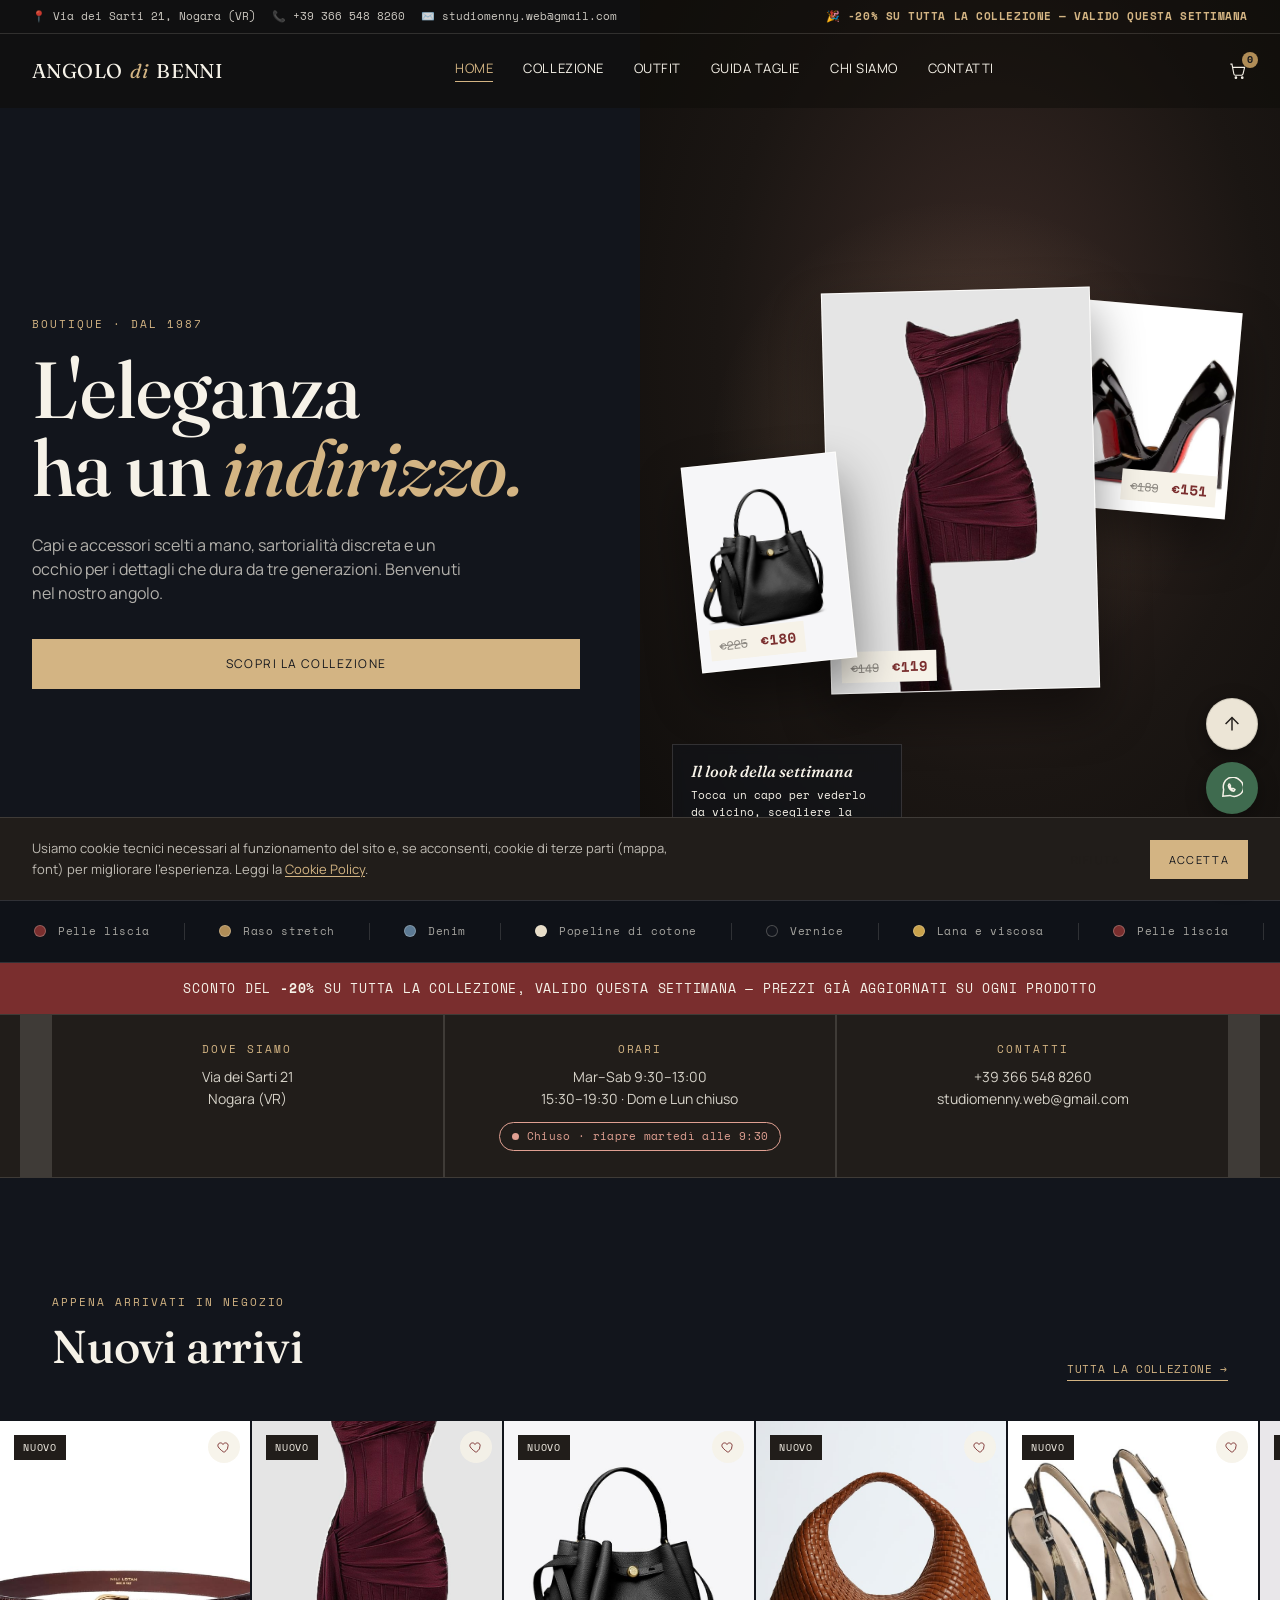
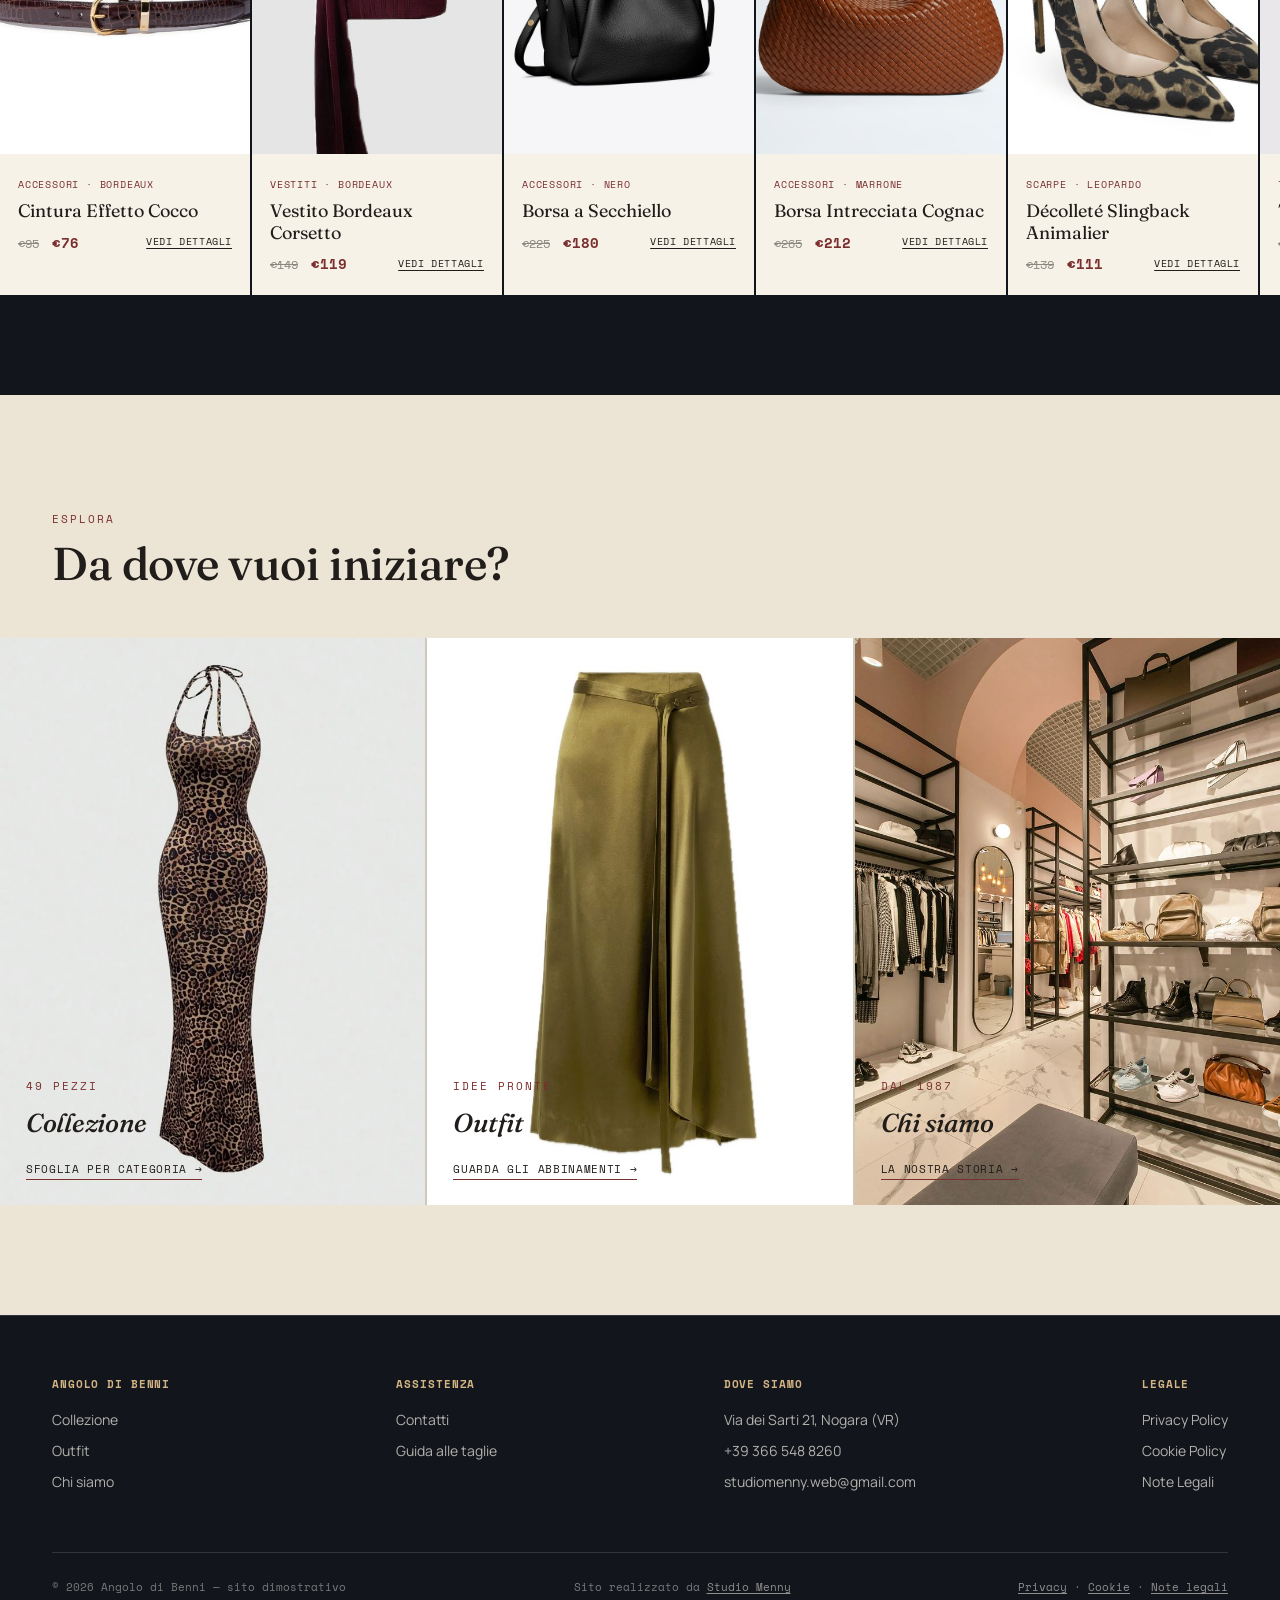
==== commit 3b9abf26: "Add files via upload" ====
--- a/index.html
+++ b/index.html
@@ -10,12 +10,12 @@
 <meta property="og:site_name" content="Angolo di Benni">
 <meta property="og:title" content="Angolo di Benni — Boutique">
 <meta property="og:description" content="Angolo di Benni — boutique di abbigliamento e accessori a Nogara (VR). Collezione, outfit e guida alle taglie: scopri i nostri pezzi selezionati.">
-<meta property="og:image" content="https://menny28.github.io/Angolo-di-Benni/images/vestito_bordeaux_.jpg">
-<meta property="og:url" content="https://menny28.github.io/Angolo-di-Benni/index.html">
+<meta property="og:image" content="https://studiomenny.github.io/ANGOLO-DI-BENNI/images/vestito_bordeaux_.jpg">
+<meta property="og:url" content="https://studiomenny.github.io/ANGOLO-DI-BENNI/index.html">
 <meta name="twitter:card" content="summary_large_image">
 <meta name="twitter:title" content="Angolo di Benni — Boutique">
 <meta name="twitter:description" content="Angolo di Benni — boutique di abbigliamento e accessori a Nogara (VR). Collezione, outfit e guida alle taglie: scopri i nostri pezzi selezionati.">
-<meta name="twitter:image" content="https://menny28.github.io/Angolo-di-Benni/images/vestito_bordeaux_.jpg">
+<meta name="twitter:image" content="https://studiomenny.github.io/ANGOLO-DI-BENNI/images/vestito_bordeaux_.jpg">
 <link rel="preconnect" href="https://fonts.googleapis.com">
 <link href="https://fonts.googleapis.com/css2?family=Fraunces:ital,opsz,wght@0,9..144,300;0,9..144,500;0,9..144,600;1,9..144,400&family=Manrope:wght@400;500;600;700&family=Space+Mono:wght@400;700&display=swap" rel="stylesheet">
 <link rel="stylesheet" href="style.css">
@@ -24,7 +24,7 @@
 <header id="siteHeader">
   <div class="topbar">
     <div class="topbar-contacts">
-      <span>📍 Via P. Sterzi 41, Nogara (VR)</span>
+      <span>📍 Via dei Sarti 21, Nogara (VR)</span>
       <a href="tel:+393665488260">📞 +39 366 548 8260</a>
       <a href="mailto:studiomenny.web@gmail.com">✉️ studiomenny.web@gmail.com</a>
     </div>
@@ -98,7 +98,7 @@
   <div class="wrap">
     <div class="quick-info-item reveal">
       <span class="eyebrow">Dove siamo</span>
-      <p>Via P. Sterzi 41<br>Nogara (VR)</p>
+      <p>Via dei Sarti 21<br>Nogara (VR)</p>
     </div>
     <div class="quick-info-item reveal">
       <span class="eyebrow">Orari</span>
@@ -177,7 +177,7 @@
       </div>
       <div class="foot-col">
         <h4>Dove siamo</h4>
-        <span>Via P. Sterzi 41, Nogara (VR)</span>
+        <span>Via dei Sarti 21, Nogara (VR)</span>
         <span>+39 366 548 8260</span>
         <span>studiomenny.web@gmail.com</span>
       </div>
@@ -190,6 +190,7 @@
     </div>
     <div class="foot-bottom">
       <span>&copy; 2026 Angolo di Benni — sito dimostrativo</span>
+      <span class="made-by">Sito realizzato da <a href="https://www.studiomenny.it/" target="_blank" rel="noopener">Studio Menny</a></span>
       <span class="foot-legal-links"><a href="privacy.html">Privacy</a> &middot; <a href="cookie.html">Cookie</a> &middot; <a href="note-legali.html">Note legali</a></span>
     </div>
   </div>
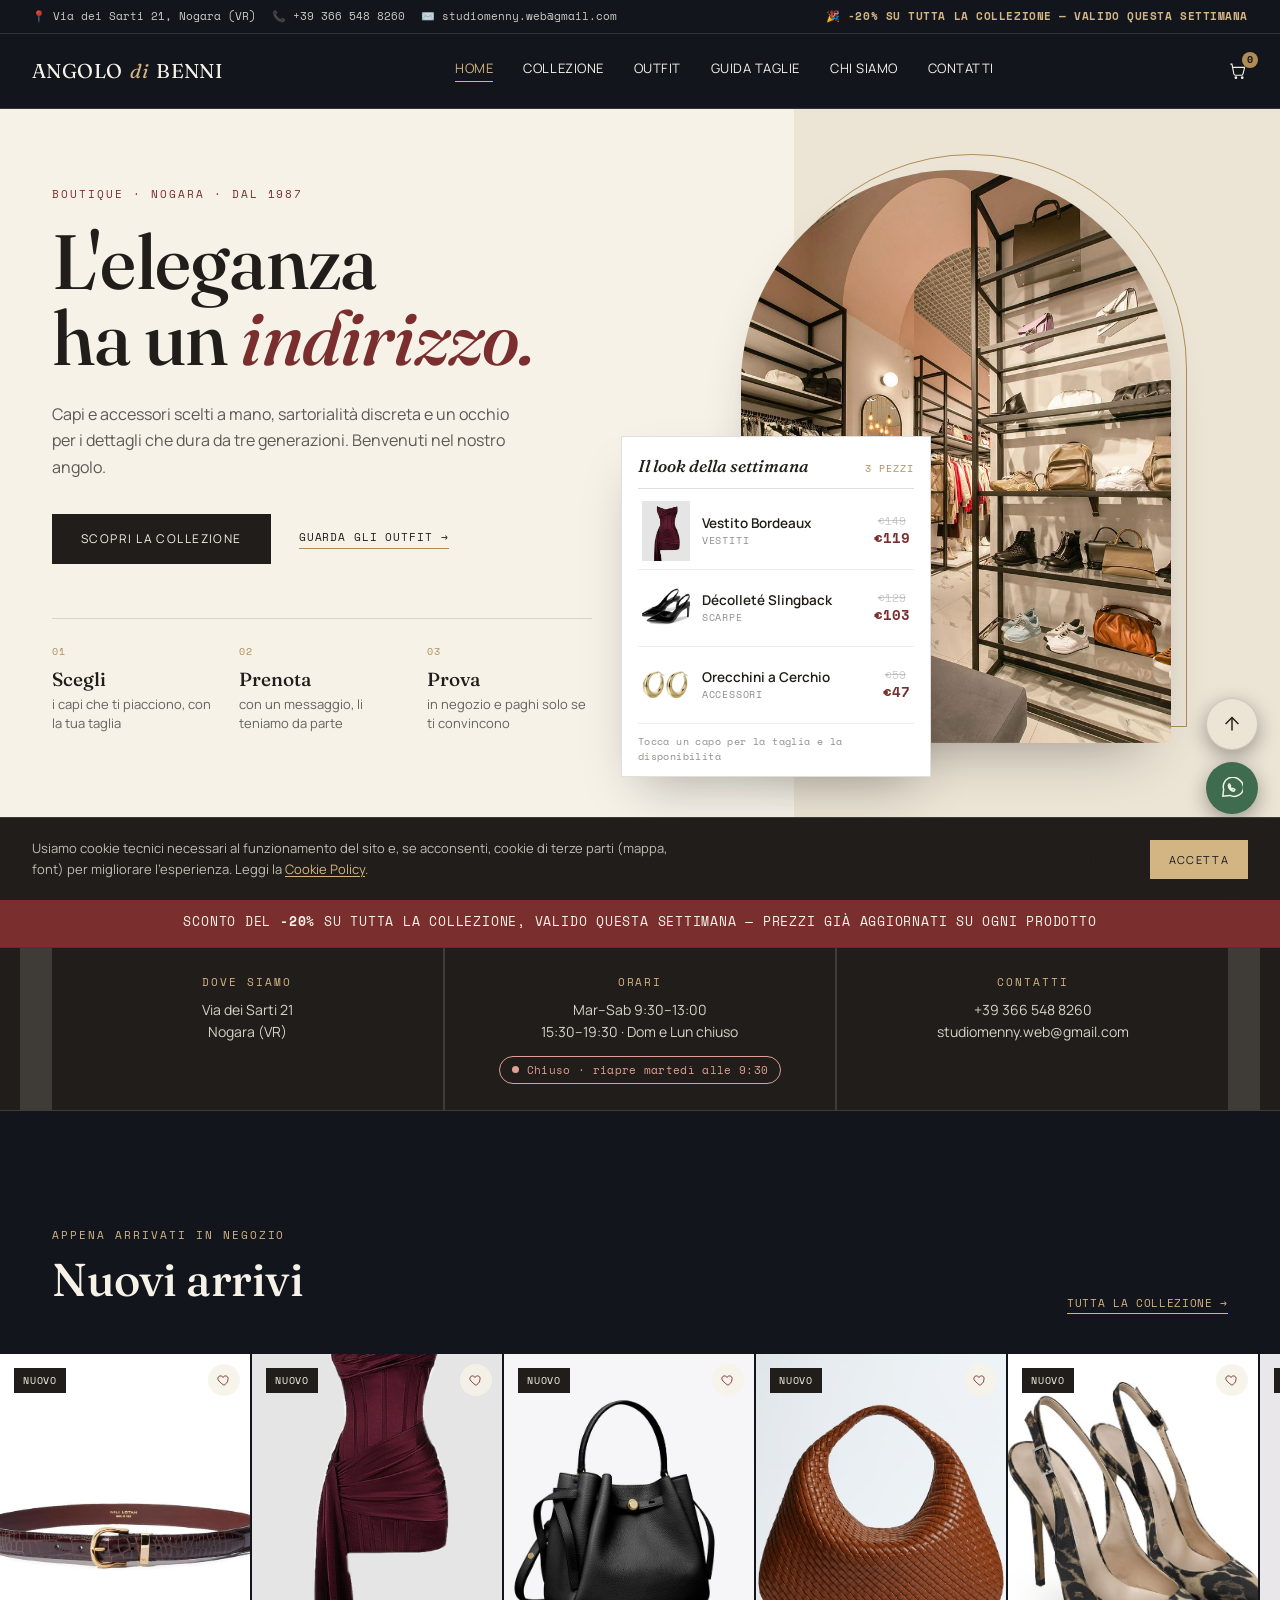
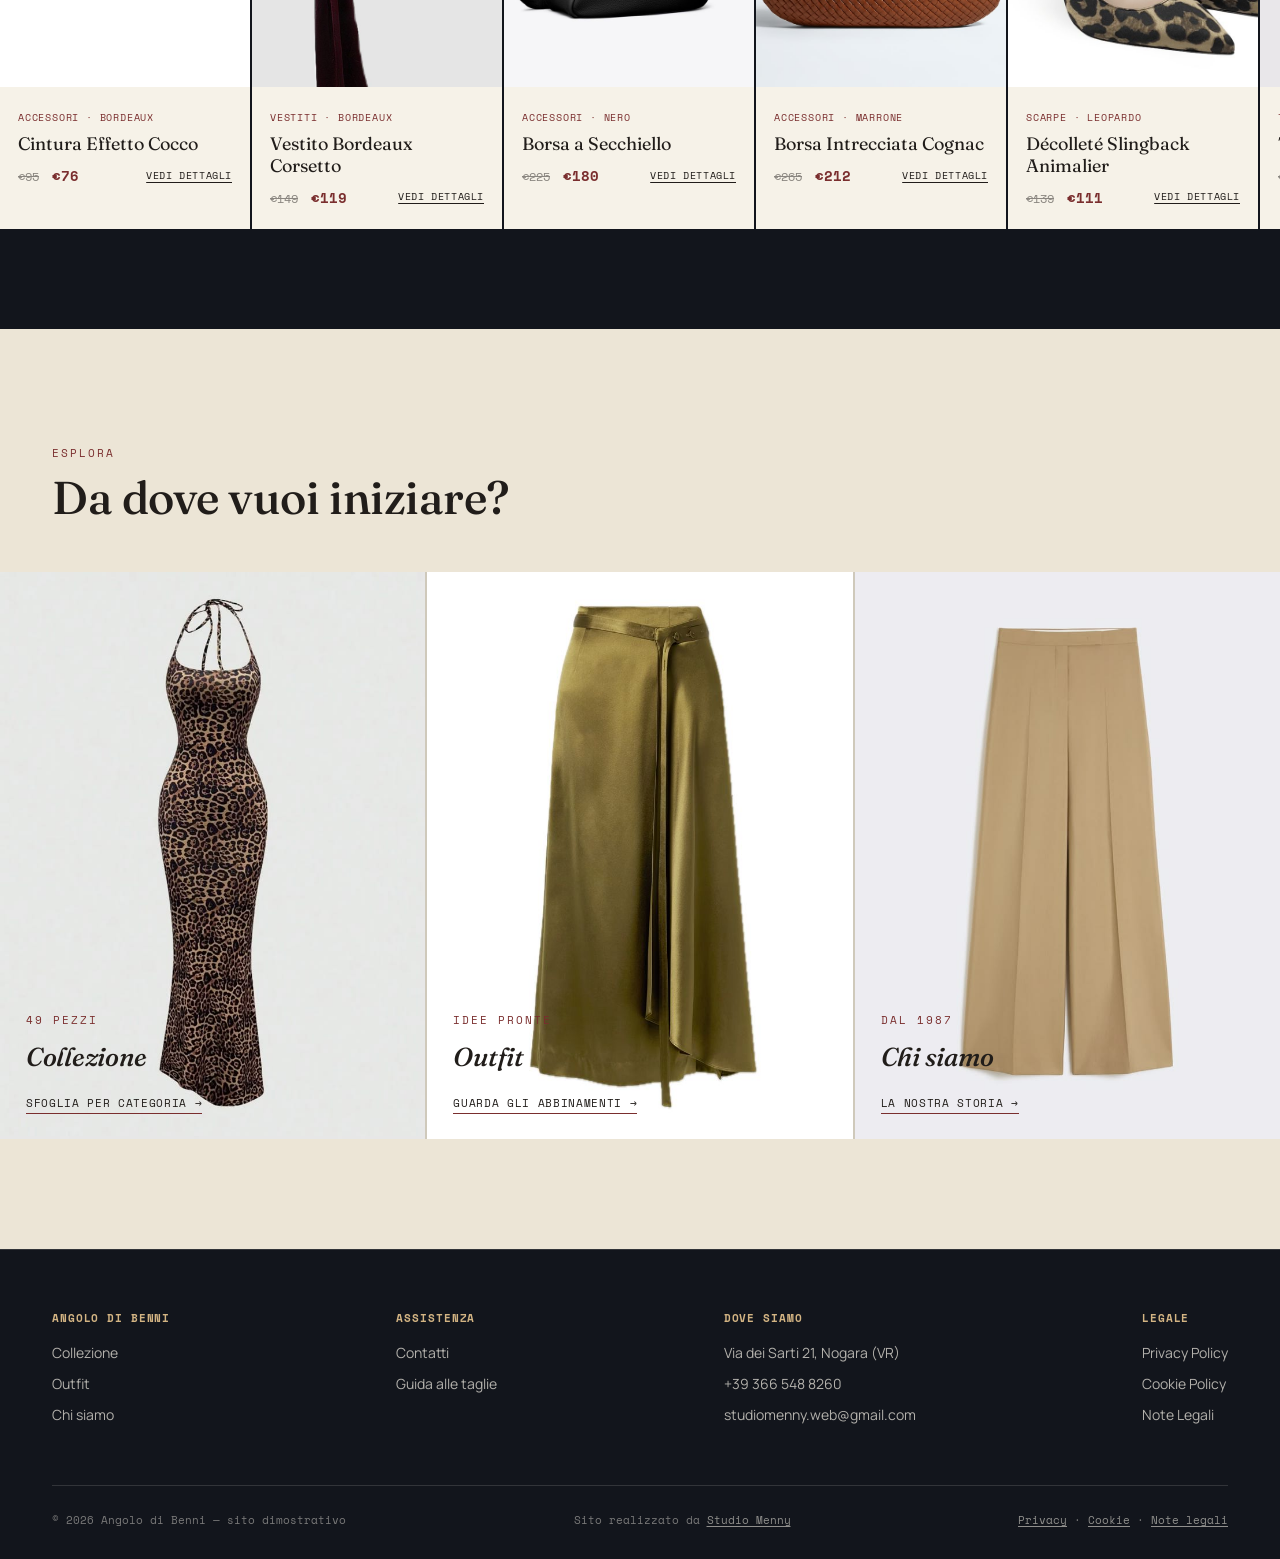
==== commit 0d5a6e91: "Add files via upload" ====
--- a/index.html
+++ b/index.html
@@ -20,7 +20,7 @@
 <link href="https://fonts.googleapis.com/css2?family=Fraunces:ital,opsz,wght@0,9..144,300;0,9..144,500;0,9..144,600;1,9..144,400&family=Manrope:wght@400;500;600;700&family=Space+Mono:wght@400;700&display=swap" rel="stylesheet">
 <link rel="stylesheet" href="style.css">
 </head>
-<body>
+<body class="home">
 <header id="siteHeader">
   <div class="topbar">
     <div class="topbar-contacts">
@@ -60,32 +60,45 @@
   <a href="contatti.html">Contatti</a>
 </div>
 
-<section class="hero">
-  <div class="hero-text">
-    <span class="eyebrow">Boutique &middot; dal 1987</span>
-    <h1>L'eleganza<br>ha un <span class="it">indirizzo.</span></h1>
-    <p>Capi e accessori scelti a mano, sartorialità discreta e un occhio per i dettagli che dura da tre generazioni. Benvenuti nel nostro angolo.</p>
-    <a href="collezione.html" class="btn btn-solid">Scopri la collezione</a>
-  </div>
-  <div class="hero-visual hero-stage">
-    <div class="stage-glow"></div>
-    <div class="stage-inner">
-      <button class="stage-card stage-main" data-id="vestito-bordeaux" aria-label="Vestito Bordeaux Corsetto">
-        <img src="images/vestito_bordeaux_.jpg" alt="Vestito bordeaux con corpetto">
-        <span class="stage-price" data-price-for="vestito-bordeaux"></span>
-      </button>
-      <button class="stage-card stage-side stage-a" data-id="tacchi-spillo" aria-label="Décolleté tacco a spillo">
-        <img src="images/tacchi_suola_rossa.jpg" alt="Décolleté tacco a spillo">
-        <span class="stage-price" data-price-for="tacchi-spillo"></span>
-      </button>
-      <button class="stage-card stage-side stage-b" data-id="borsa-secchiello-nera" aria-label="Borsa a secchiello nera">
-        <img src="images/borsa_secchiello_nera.jpg" alt="Borsa a secchiello nera">
-        <span class="stage-price" data-price-for="borsa-secchiello-nera"></span>
-      </button>
-    </div>
-    <div class="hero-tag">
-      <b>Il look della settimana</b>
-      Tocca un capo per vederlo da vicino, scegliere la taglia e chiederne la disponibilità.
+<section class="hero hb">
+  <div class="hb-grid">
+    <div class="hb-text">
+      <span class="eyebrow hb-eyebrow">Boutique &middot; Nogara &middot; dal 1987</span>
+      <h1>L'eleganza<br>ha un <span class="it">indirizzo.</span></h1>
+      <p>Capi e accessori scelti a mano, sartorialità discreta e un occhio per i dettagli che dura da tre generazioni. Benvenuti nel nostro angolo.</p>
+      <div class="hb-cta">
+        <a href="collezione.html" class="btn btn-ink">Scopri la collezione</a>
+        <a href="outfit.html" class="hb-link">Guarda gli outfit &rarr;</a>
+      </div>
+      <ol class="hb-steps">
+        <li><b>Scegli</b><span>i capi che ti piacciono, con la tua taglia</span></li>
+        <li><b>Prenota</b><span>con un messaggio, li teniamo da parte</span></li>
+        <li><b>Prova</b><span>in negozio e paghi solo se ti convincono</span></li>
+      </ol>
+    </div>
+    <div class="hb-visual">
+      <div class="hb-arch-line" aria-hidden="true"></div>
+      <figure class="hb-arch"><img src="images/Fashionista.jpg" alt="L'interno della boutique Angolo di Benni" width="736" height="1104"></figure>
+      <span class="hb-vertical" aria-hidden="true">Via dei Sarti 21 &mdash; Nogara</span>
+      <div class="hb-look">
+        <p class="hb-look-head"><b>Il look della settimana</b><span>3 pezzi</span></p>
+        <button class="stage-card hb-row" data-id="vestito-bordeaux" aria-label="Vestito Bordeaux Corsetto">
+          <img src="images/vestito_bordeaux_.jpg" alt="">
+          <span class="hb-name">Vestito Bordeaux<small>Vestiti</small></span>
+          <span class="hb-price" data-price-for="vestito-bordeaux"></span>
+        </button>
+        <button class="stage-card hb-row" data-id="tacchi-slingback" aria-label="Décolleté Slingback">
+          <img src="images/tacchi_a_punta_neri.jpg" alt="">
+          <span class="hb-name">Décolleté Slingback<small>Scarpe</small></span>
+          <span class="hb-price" data-price-for="tacchi-slingback"></span>
+        </button>
+        <button class="stage-card hb-row" data-id="orecchini-oro" aria-label="Orecchini a Cerchio">
+          <img src="images/orecchini_oro.jpg" alt="">
+          <span class="hb-name">Orecchini a Cerchio<small>Accessori</small></span>
+          <span class="hb-price" data-price-for="orecchini-oro"></span>
+        </button>
+        <p class="hb-look-foot">Tocca un capo per la taglia e la disponibilità</p>
+      </div>
     </div>
   </div>
 </section>
@@ -152,7 +165,7 @@
       </div>
     </a>
     <a class="section-link-card reveal" href="chi-siamo.html">
-      <img src="images/Fashionista.jpg" alt="Chi siamo">
+      <img src="images/pantalone_cammello_ampio.jpg" alt="Chi siamo">
       <div class="section-link-inner">
         <span class="eyebrow">Dal 1987</span>
         <h3>Chi siamo</h3>
--- a/style.css
+++ b/style.css
@@ -527,3 +527,73 @@
 .modal-share{display:block; width:100%; margin-top:14px; font-family:var(--mono); font-size:11px; letter-spacing:.04em; text-transform:uppercase; color:var(--whatsapp); text-decoration:underline; text-underline-offset:3px;}
 .hero{padding:0;}
 .stage-a .stage-price{left:auto; right:10px;}
+
+
+/* =========================================================
+   HOME — HERO "BOUTIQUE" (chiaro, foto ad arco + look della settimana)
+   ========================================================= */
+body.home header:not(.scrolled) .topbar{background:var(--ink);}
+body.home header:not(.scrolled) .header-main{background:var(--ink); border-bottom:1px solid var(--line);}
+.hb{display:block; min-height:0; background:var(--ivory); color:var(--charcoal); position:relative; overflow:hidden;}
+.hb::before{content:''; position:absolute; right:0; top:0; bottom:0; width:38%; background:var(--bone);}
+.hb-grid{position:relative; max-width:1240px; margin:0 auto; padding:170px 32px 90px; display:grid; grid-template-columns:1.05fr 1fr; gap:60px; align-items:center;}
+.hb-eyebrow{color:var(--wine);}
+.hb-text h1{font-size:clamp(46px,6vw,88px); line-height:.98; margin:20px 0 26px; color:var(--charcoal);}
+.hb-text h1 .it{font-style:italic; color:var(--wine);}
+.hb-text p{font-size:16px; line-height:1.65; color:rgba(33,29,26,.72); max-width:460px; margin-bottom:34px;}
+.hb-cta{display:flex; align-items:center; gap:28px; flex-wrap:wrap;}
+.btn-ink{background:var(--charcoal); border-color:var(--charcoal); color:var(--ivory);}
+.btn-ink:hover{background:var(--wine); border-color:var(--wine); color:var(--ivory);}
+.hb-link{font-family:var(--mono); font-size:11px; letter-spacing:.08em; text-transform:uppercase; color:var(--charcoal); border-bottom:1px solid var(--brass); padding-bottom:3px; transition:color .3s;}
+.hb-link:hover{color:var(--wine);}
+.hb-steps{list-style:none; counter-reset:hb; display:grid; grid-template-columns:repeat(3,1fr); gap:22px; margin-top:54px; padding-top:26px; border-top:1px solid var(--line-dark); max-width:540px;}
+.hb-steps li{counter-increment:hb; font-size:13px; line-height:1.45; color:rgba(33,29,26,.68);}
+.hb-steps li::before{content:'0' counter(hb); display:block; font-family:var(--mono); font-size:10px; letter-spacing:.1em; color:var(--brass); margin-bottom:6px;}
+.hb-steps b{display:block; font-family:var(--display); font-weight:500; font-size:19px; color:var(--charcoal); margin-bottom:2px;}
+
+.hb-visual{position:relative; justify-self:center; width:min(100%, 430px);}
+.hb-arch{position:relative; z-index:1; margin:0; border-radius:999px 999px 0 0; overflow:hidden; aspect-ratio:3/4; background:#d9cbb4; box-shadow:0 30px 60px -30px rgba(33,29,26,.45);}
+.hb-arch img{width:100%; height:100%; object-fit:cover; object-position:center 30%; animation:hbZoom 14s var(--ease) both;}
+.hb-arch-line{position:absolute; z-index:0; inset:-16px -16px 16px 16px; border:1px solid var(--brass); border-radius:999px 999px 0 0; pointer-events:none;}
+.hb-vertical{position:absolute; right:-44px; top:50%; transform:translateY(-50%) rotate(90deg); transform-origin:center; white-space:nowrap; font-family:var(--mono); font-size:10px; letter-spacing:.24em; text-transform:uppercase; color:rgba(33,29,26,.5);}
+.hb-look{position:absolute; z-index:2; left:-120px; bottom:-34px; width:310px; background:#fff; border:1px solid var(--line-dark); box-shadow:0 24px 50px -20px rgba(33,29,26,.35); padding:16px 16px 12px;}
+.hb-look-head{display:flex; justify-content:space-between; align-items:baseline; padding-bottom:10px; margin-bottom:4px; border-bottom:1px solid var(--line-dark);}
+.hb-look-head b{font-family:var(--display); font-weight:500; font-style:italic; font-size:17px;}
+.hb-look-head span{font-family:var(--mono); font-size:10px; letter-spacing:.1em; text-transform:uppercase; color:var(--brass);}
+.hero .stage-card.hb-row{display:grid; grid-template-columns:48px 1fr auto; gap:12px; align-items:center; width:100%; padding:8px 4px; background:none; border:none; border-bottom:1px solid rgba(33,29,26,.08); box-shadow:none; transform:none; animation:hbIn .7s var(--ease) both; text-align:left; color:var(--charcoal); transition:background .25s;}
+.hero .stage-card.hb-row:nth-of-type(2){animation-delay:.12s;} .hero .stage-card.hb-row:nth-of-type(3){animation-delay:.24s;}
+.hero .stage-card.hb-row:hover{background:var(--ivory); transform:none; box-shadow:none;}
+.hb-row img{width:48px; height:60px; object-fit:cover; object-position:top center; background:#f2f2f2;}
+.hb-name{font-size:13.5px; font-weight:600; line-height:1.25;}
+.hb-name small{display:block; font-family:var(--mono); font-size:10px; font-weight:400; letter-spacing:.08em; text-transform:uppercase; color:rgba(33,29,26,.5); margin-top:3px;}
+.hb-price{font-family:var(--mono); font-size:12px; text-align:right; line-height:1.3;}
+.hb-price .price-old{display:block; font-size:10.5px; color:rgba(33,29,26,.45); text-decoration:line-through;}
+.hb-price .price-new{color:var(--wine); font-weight:700;}
+.hb-look-foot{font-family:var(--mono); font-size:10px; letter-spacing:.04em; color:rgba(33,29,26,.5); padding-top:10px;}
+@keyframes hbZoom{from{transform:scale(1.08);} to{transform:scale(1);}}
+@keyframes hbIn{from{opacity:0; translate:0 10px;} to{opacity:1; translate:0 0;}}
+@media (prefers-reduced-motion: reduce){ .hb-arch img, .hero .stage-card.hb-row{animation:none;} }
+
+@media (max-width:1100px){
+  .hb-look{left:-70px; width:290px;}
+}
+@media (max-width:900px){
+  .hb::before{top:auto; height:46%; width:100%;}
+  .hb-grid{grid-template-columns:1fr; gap:56px; padding:150px 24px 70px;}
+  .hb-visual{width:min(100%, 400px); margin-right:16px;}
+  .hb-vertical{display:none;}
+  .hb-look{position:relative; left:auto; bottom:auto; width:auto; margin:-70px -8px 0 8px;}
+}
+@media (max-width:760px){
+  .hb-grid{padding-top:205px;}
+}
+@media (max-width:520px){
+  .hb-grid{padding:200px 20px 56px; gap:48px;}
+  .hb-cta{gap:20px;}
+  .hb-cta .btn{width:100%;}
+  .hb-steps{grid-template-columns:1fr; gap:14px; margin-top:40px;}
+  .hb-steps li{display:grid; grid-template-columns:28px 1fr; column-gap:8px; align-items:baseline;}
+  .hb-steps li::before{grid-row:span 2; margin:0;}
+  .hb-arch-line{inset:-10px -10px 10px 10px;}
+  .hb-look{margin:-56px 0 0 0;}
+}
